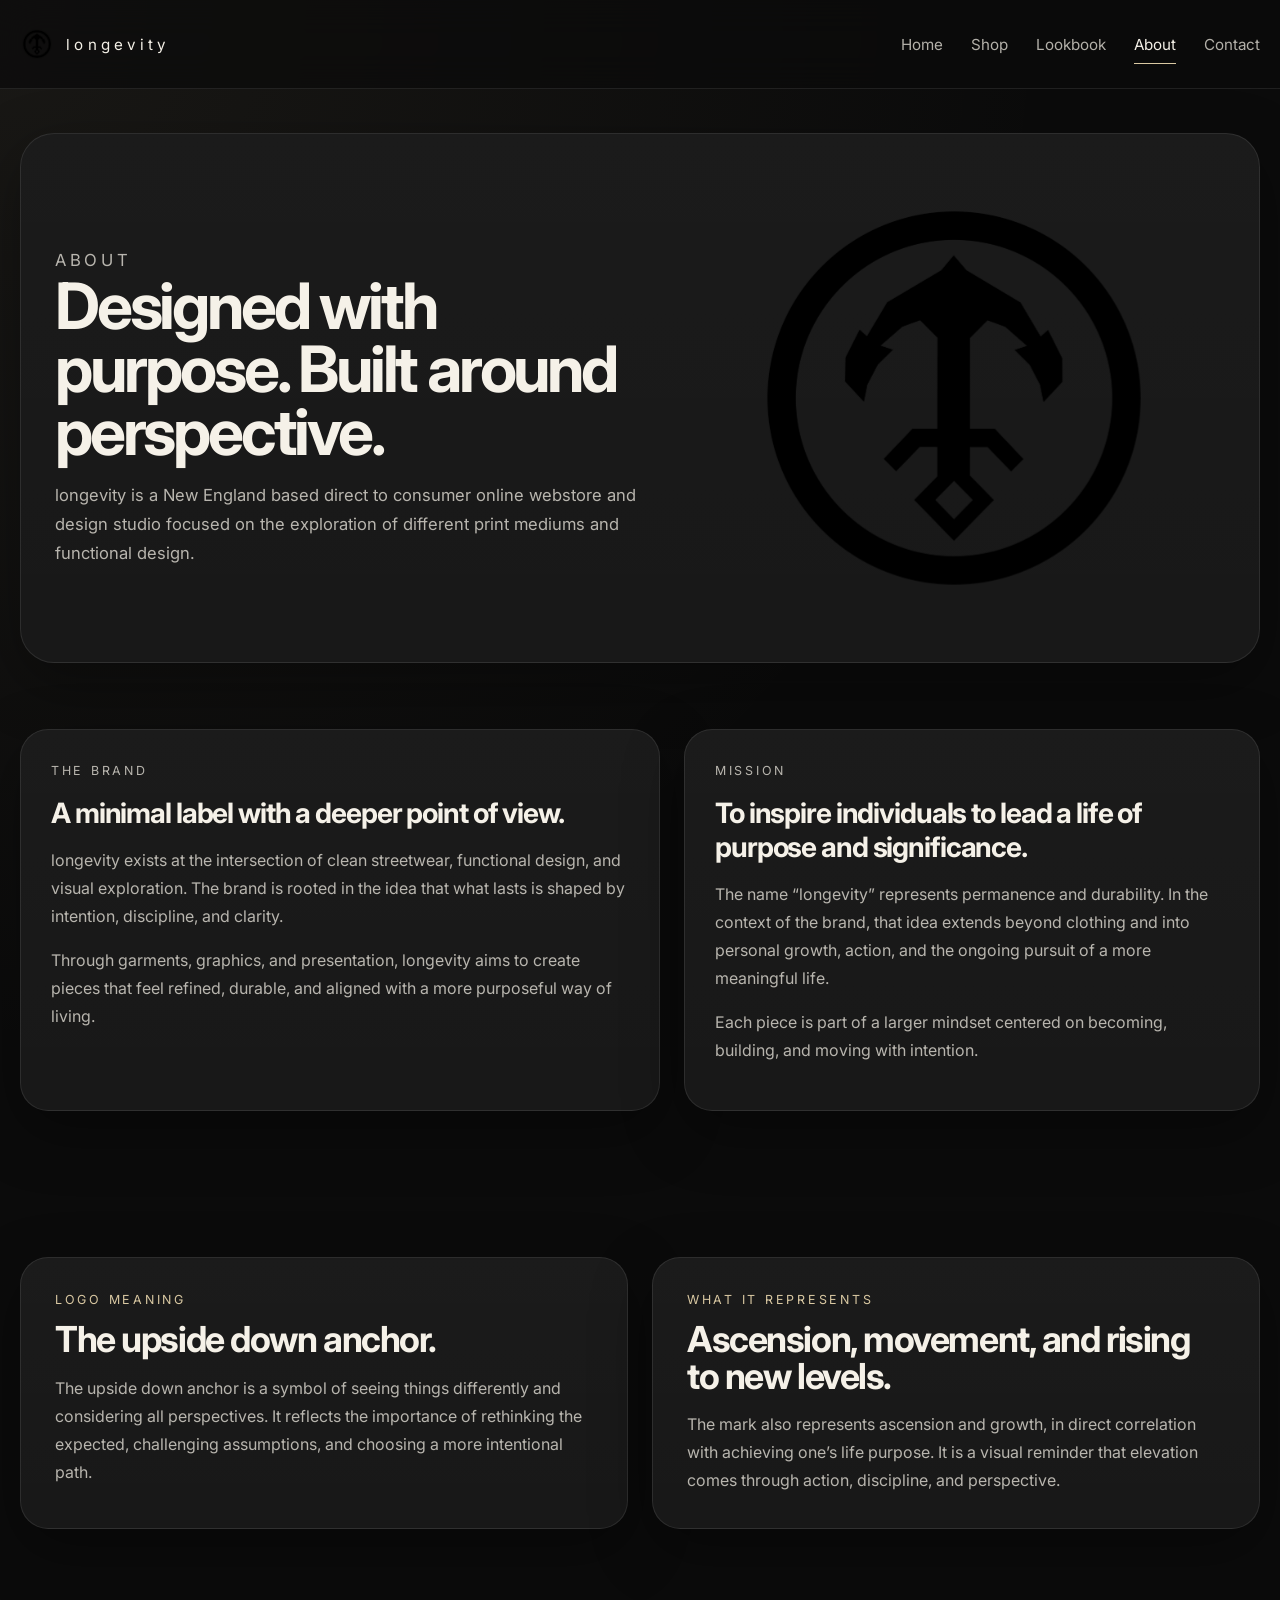
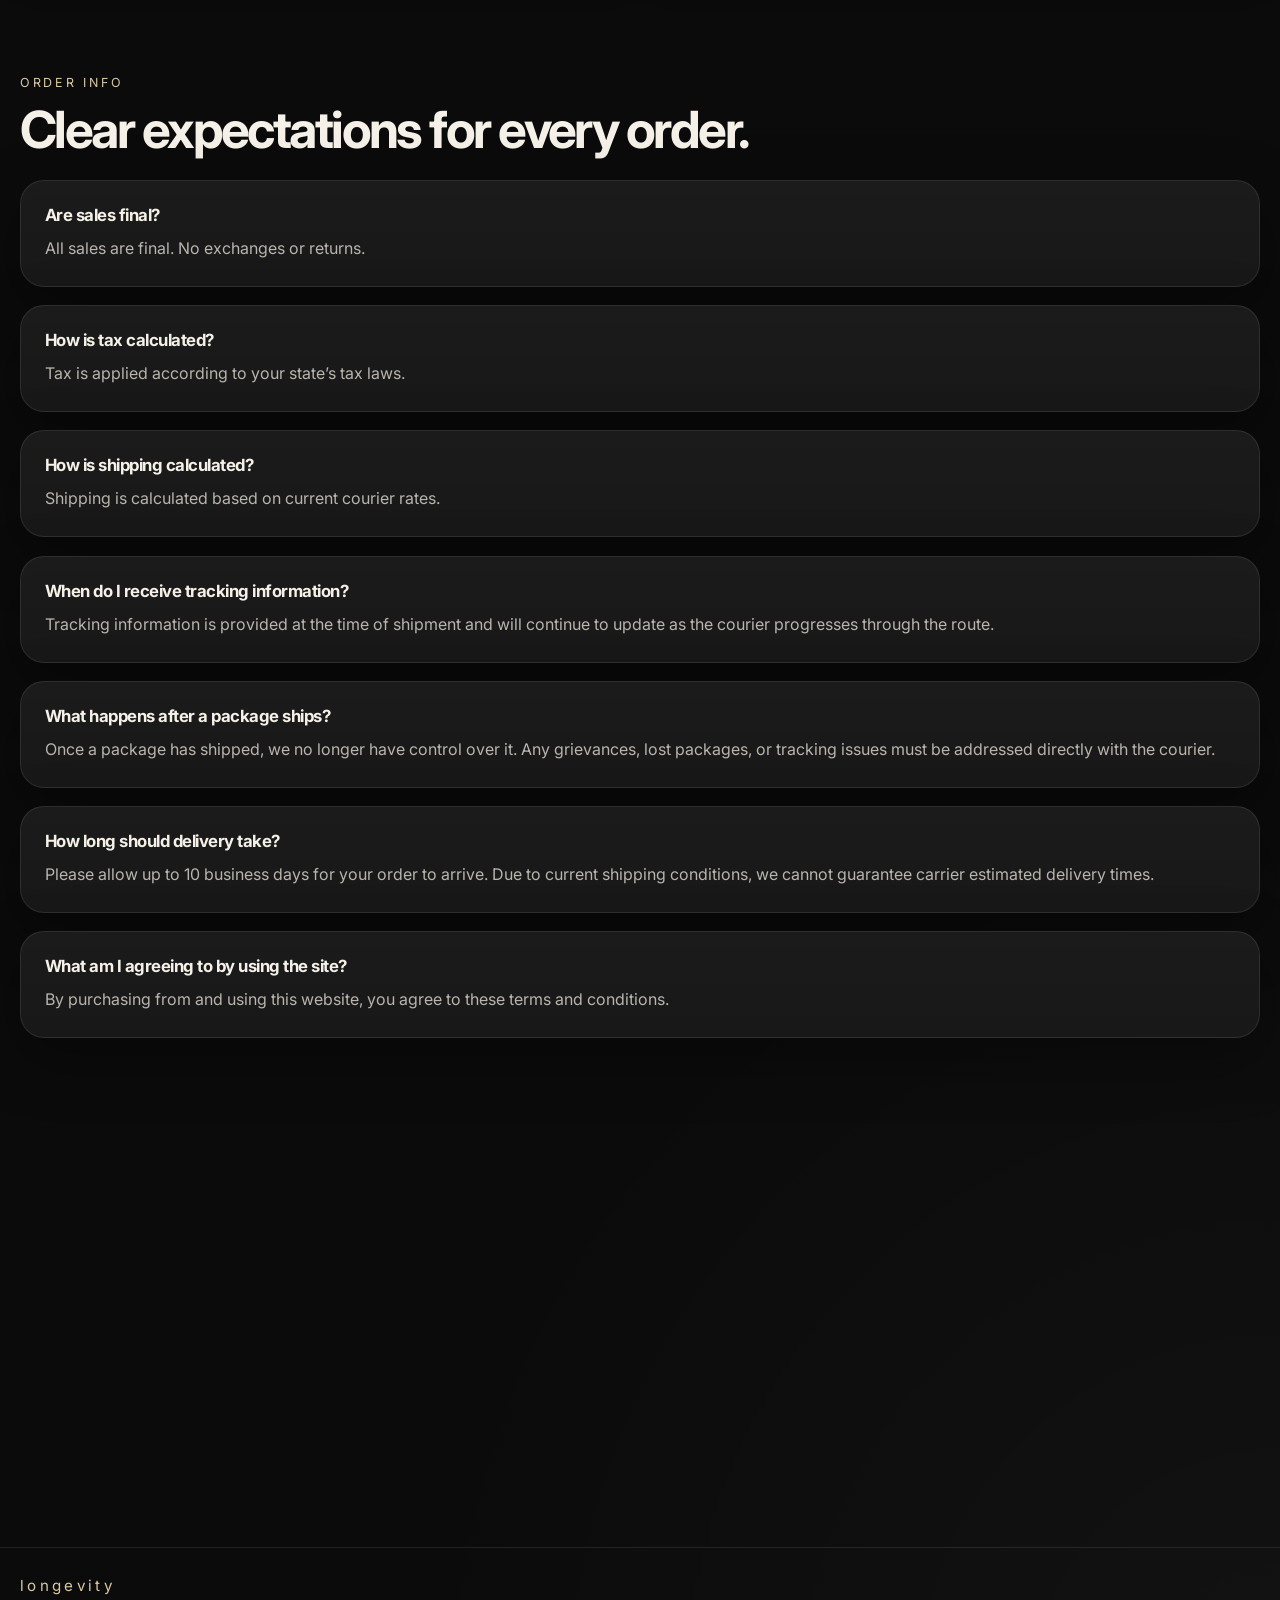
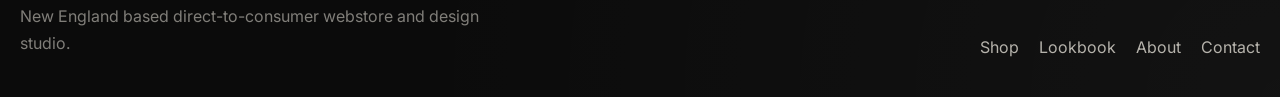
==== about.html @ 4a4c1c79 "Create about.html" ====
<!DOCTYPE html>
<html lang="en">
<head>
  <meta charset="UTF-8" />
  <meta name="viewport" content="width=device-width, initial-scale=1.0" />
  <title>About | Longevity Co.</title>
  <meta
    name="description"
    content="Learn about Longevity Co., its mission, its symbol, and the order information that guides the brand experience."
  />
  <link rel="preconnect" href="https://fonts.googleapis.com" />
  <link rel="preconnect" href="https://fonts.gstatic.com" crossorigin />
  <link
    href="https://fonts.googleapis.com/css2?family=Inter:wght@300;400;500;600;700;800&display=swap"
    rel="stylesheet"
  />
  <link rel="stylesheet" href="style.css" />
</head>
<body>
  <div class="site-shell">
    <header class="site-header">
      <div class="container header-inner">
        <a href="index.html" class="brand">
          <img src="assets/logo.png" alt="Longevity logo" class="brand-logo" />
          <span class="brand-word">longevity</span>
        </a>

        <button class="menu-toggle" aria-label="Toggle menu">
          <span></span>
          <span></span>
        </button>

        <nav class="site-nav">
          <a href="index.html">Home</a>
          <a href="shop.html">Shop</a>
          <a href="lookbook.html">Lookbook</a>
          <a href="about.html" class="active">About</a>
          <a href="contact.html">Contact</a>
        </nav>
      </div>
    </header>

    <main>
      <section class="page-hero">
        <div class="container">
          <div class="page-hero-card">
            <div class="page-hero-grid">
              <div class="page-hero-copy reveal-left">
                <p class="section-label">About</p>
                <h1>Designed with purpose. Built around perspective.</h1>
                <p>
                  longevity is a New England based direct to consumer online
                  webstore and design studio focused on the exploration of
                  different print mediums and functional design.
                </p>
              </div>

              <div class="page-hero-visual reveal-right">
                <img src="assets/logo.png" alt="Longevity logo large" />
              </div>
            </div>
          </div>
        </div>
      </section>

      <section class="section">
        <div class="container">
          <div class="about-grid">
            <div class="info-card reveal-left">
              <p class="section-label">The Brand</p>
              <h3>A minimal label with a deeper point of view.</h3>
              <p>
                longevity exists at the intersection of clean streetwear,
                functional design, and visual exploration. The brand is rooted
                in the idea that what lasts is shaped by intention, discipline,
                and clarity.
              </p>
              <p>
                Through garments, graphics, and presentation, longevity aims to
                create pieces that feel refined, durable, and aligned with a
                more purposeful way of living.
              </p>
            </div>

            <div class="info-card reveal-right">
              <p class="section-label">Mission</p>
              <h3>To inspire individuals to lead a life of purpose and significance.</h3>
              <p>
                The name “longevity” represents permanence and durability. In
                the context of the brand, that idea extends beyond clothing and
                into personal growth, action, and the ongoing pursuit of a more
                meaningful life.
              </p>
              <p>
                Each piece is part of a larger mindset centered on becoming,
                building, and moving with intention.
              </p>
            </div>
          </div>
        </div>
      </section>

      <section class="section">
        <div class="container">
          <div class="split-grid">
            <div class="split-card reveal-left">
              <p class="section-label">Logo Meaning</p>
              <h2>The upside down anchor.</h2>
              <p>
                The upside down anchor is a symbol of seeing things differently
                and considering all perspectives. It reflects the importance of
                rethinking the expected, challenging assumptions, and choosing a
                more intentional path.
              </p>
            </div>

            <div class="split-card reveal-right">
              <p class="section-label">What It Represents</p>
              <h2>Ascension, movement, and rising to new levels.</h2>
              <p>
                The mark also represents ascension and growth, in direct
                correlation with achieving one’s life purpose. It is a visual
                reminder that elevation comes through action, discipline, and
                perspective.
              </p>
            </div>
          </div>
        </div>
      </section>

      <section class="section">
        <div class="container">
          <div class="section-heading reveal-up">
            <p class="section-label">Order Info</p>
            <h2>Clear expectations for every order.</h2>
          </div>

          <div class="faq-list">
            <article class="faq-card reveal-left">
              <h3>Are sales final?</h3>
              <p>All sales are final. No exchanges or returns.</p>
            </article>

            <article class="faq-card reveal-right">
              <h3>How is tax calculated?</h3>
              <p>Tax is applied according to your state’s tax laws.</p>
            </article>

            <article class="faq-card reveal-left">
              <h3>How is shipping calculated?</h3>
              <p>Shipping is calculated based on current courier rates.</p>
            </article>

            <article class="faq-card reveal-right">
              <h3>When do I receive tracking information?</h3>
              <p>
                Tracking information is provided at the time of shipment and
                will continue to update as the courier progresses through the route.
              </p>
            </article>

            <article class="faq-card reveal-left">
              <h3>What happens after a package ships?</h3>
              <p>
                Once a package has shipped, we no longer have control over it.
                Any grievances, lost packages, or tracking issues must be
                addressed directly with the courier.
              </p>
            </article>

            <article class="faq-card reveal-right">
              <h3>How long should delivery take?</h3>
              <p>
                Please allow up to 10 business days for your order to arrive.
                Due to current shipping conditions, we cannot guarantee carrier
                estimated delivery times.
              </p>
            </article>

            <article class="faq-card reveal-up">
              <h3>What am I agreeing to by using the site?</h3>
              <p>
                By purchasing from and using this website, you agree to these
                terms and conditions.
              </p>
            </article>
          </div>
        </div>
      </section>

      <section class="section statement-band">
        <div class="container">
          <div class="statement-wrap reveal-up">
            <p class="section-label">Brand Principle</p>
            <h2>
              permanence in product, clarity in design, and purpose in direction.
            </h2>
          </div>
        </div>
      </section>
    </main>

    <footer class="site-footer">
      <div class="container footer-inner">
        <div>
          <p class="footer-brand">longevity</p>
          <p class="footer-copy">
            New England based direct-to-consumer webstore and design studio.
          </p>
        </div>

        <div class="footer-links">
          <a href="shop.html">Shop</a>
          <a href="lookbook.html">Lookbook</a>
          <a href="about.html">About</a>
          <a href="contact.html">Contact</a>
        </div>
      </div>
    </footer>
  </div>

  <script src="script.js"></script>
</body>
</html>
---- style.css ----
:root {
  --bg: #0b0b0b;
  --bg-soft: #111111;
  --panel: #151515;
  --panel-2: #191919;
  --line: rgba(255, 255, 255, 0.09);
  --line-strong: rgba(255, 255, 255, 0.16);
  --text: #f5f1e8;
  --text-soft: rgba(245, 241, 232, 0.72);
  --text-dim: rgba(245, 241, 232, 0.5);
  --accent: #d9c8a2;
  --accent-soft: rgba(217, 200, 162, 0.18);
  --max: 1360px;
  --radius: 28px;
  --radius-sm: 18px;
  --header-h: 88px;
  --shadow: 0 20px 60px rgba(0, 0, 0, 0.35);
  --ease: cubic-bezier(0.22, 1, 0.36, 1);
}

* {
  box-sizing: border-box;
}

html {
  scroll-behavior: smooth;
}

body {
  margin: 0;
  font-family: "Inter", sans-serif;
  background:
    radial-gradient(circle at top left, rgba(217, 200, 162, 0.07), transparent 30%),
    radial-gradient(circle at bottom right, rgba(255, 255, 255, 0.03), transparent 25%),
    var(--bg);
  color: var(--text);
  -webkit-font-smoothing: antialiased;
  text-rendering: optimizeLegibility;
}

img {
  max-width: 100%;
  display: block;
}

a {
  color: inherit;
  text-decoration: none;
}

button,
input,
textarea,
select {
  font: inherit;
}

.site-shell {
  min-height: 100vh;
}

.container {
  width: min(calc(100% - 40px), var(--max));
  margin: 0 auto;
}

.site-header {
  position: sticky;
  top: 0;
  z-index: 100;
  backdrop-filter: blur(18px);
  -webkit-backdrop-filter: blur(18px);
  background: rgba(11, 11, 11, 0.7);
  border-bottom: 1px solid var(--line);
}

.header-inner {
  min-height: var(--header-h);
  display: flex;
  align-items: center;
  justify-content: space-between;
  gap: 20px;
}

.brand {
  display: inline-flex;
  align-items: center;
  gap: 12px;
  min-width: 0;
}

.brand-logo {
  width: 34px;
  height: 34px;
  object-fit: contain;
}

.brand-word {
  font-size: 0.95rem;
  letter-spacing: 0.28em;
  text-transform: lowercase;
  color: var(--text);
}

.site-nav {
  display: flex;
  align-items: center;
  gap: 28px;
}

.site-nav a {
  position: relative;
  font-size: 0.95rem;
  color: var(--text-soft);
  transition: color 0.3s var(--ease);
}

.site-nav a:hover,
.site-nav a.active {
  color: var(--text);
}

.site-nav a.active::after,
.site-nav a:hover::after {
  content: "";
  position: absolute;
  left: 0;
  bottom: -10px;
  width: 100%;
  height: 1px;
  background: var(--accent);
}

.menu-toggle {
  display: none;
  width: 46px;
  height: 46px;
  border: 1px solid var(--line);
  border-radius: 999px;
  background: transparent;
  color: var(--text);
  align-items: center;
  justify-content: center;
  flex-direction: column;
  gap: 5px;
  cursor: pointer;
}

.menu-toggle span {
  width: 16px;
  height: 1.5px;
  background: var(--text);
  display: block;
}

main {
  overflow: hidden;
}

.hero {
  padding: 70px 0 40px;
}

.hero-grid {
  display: grid;
  grid-template-columns: 1.08fr 0.92fr;
  align-items: center;
  gap: 36px;
  min-height: calc(100vh - var(--header-h) - 40px);
}

.eyebrow,
.section-label {
  margin: 0 0 14px;
  font-size: 0.78rem;
  letter-spacing: 0.22em;
  text-transform: uppercase;
  color: var(--accent);
}

.hero-copy h1 {
  margin: 0;
  max-width: 11ch;
  font-size: clamp(3rem, 6vw, 6.3rem);
  line-height: 0.96;
  letter-spacing: -0.05em;
}

.hero-text {
  margin: 24px 0 0;
  max-width: 620px;
  font-size: 1.08rem;
  line-height: 1.7;
  color: var(--text-soft);
}

.hero-actions {
  display: flex;
  flex-wrap: wrap;
  gap: 14px;
  margin-top: 34px;
}

.btn {
  display: inline-flex;
  align-items: center;
  justify-content: center;
  min-height: 54px;
  padding: 0 24px;
  border-radius: 999px;
  transition:
    transform 0.35s var(--ease),
    background 0.35s var(--ease),
    color 0.35s var(--ease),
    border-color 0.35s var(--ease);
}

.btn:hover {
  transform: translateY(-2px);
}

.btn-solid {
  background: var(--text);
  color: #0d0d0d;
  border: 1px solid var(--text);
}

.btn-outline {
  border: 1px solid var(--line-strong);
  color: var(--text);
  background: rgba(255, 255, 255, 0.02);
}

.hero-card {
  position: relative;
  min-height: 680px;
  padding: 26px;
  border-radius: 36px;
  border: 1px solid var(--line);
  background:
    linear-gradient(180deg, rgba(255, 255, 255, 0.035), rgba(255, 255, 255, 0.015)),
    linear-gradient(135deg, rgba(217, 200, 162, 0.08), transparent 40%),
    var(--panel);
  box-shadow: var(--shadow);
  overflow: hidden;
}

.hero-card-top {
  display: flex;
  align-items: center;
  justify-content: space-between;
  color: var(--text-dim);
  font-size: 0.8rem;
  letter-spacing: 0.14em;
  text-transform: uppercase;
}

.hero-product-image {
  position: absolute;
  inset: 90px 30px 30px 30px;
  width: calc(100% - 60px);
  height: calc(100% - 120px);
  object-fit: contain;
}

.section {
  padding: 36px 0 110px;
}

.split-grid {
  display: grid;
  grid-template-columns: 1fr 1fr;
  gap: 24px;
}

.split-card,
.panel-card,
.feature-tile,
.statement-wrap,
.page-hero-card,
.info-card,
.form-card,
.product-card,
.lookbook-card,
.faq-card {
  border: 1px solid var(--line);
  background:
    linear-gradient(180deg, rgba(255, 255, 255, 0.025), rgba(255, 255, 255, 0.01)),
    var(--panel);
  box-shadow: var(--shadow);
}

.split-card {
  padding: 34px;
  border-radius: var(--radius);
}

.split-card h2 {
  margin: 0 0 14px;
  font-size: clamp(1.7rem, 2.8vw, 2.7rem);
  line-height: 1.02;
  letter-spacing: -0.04em;
}

.split-card p:last-child {
  margin-bottom: 0;
  color: var(--text-soft);
  line-height: 1.75;
}

.section-heading {
  max-width: 760px;
  margin-bottom: 26px;
}

.section-heading h2 {
  margin: 0;
  font-size: clamp(2rem, 4vw, 4rem);
  line-height: 0.98;
  letter-spacing: -0.05em;
}

.featured-grid {
  display: grid;
  grid-template-columns: 1.15fr 0.85fr 0.85fr;
  gap: 24px;
  align-items: stretch;
}

.feature-tile {
  position: relative;
  min-height: 560px;
  padding: 26px;
  border-radius: var(--radius);
  overflow: hidden;
}

.feature-tile.large {
  min-height: 620px;
}

.feature-tile img {
  position: absolute;
  right: 24px;
  bottom: 24px;
  max-width: 60%;
  max-height: 75%;
  object-fit: contain;
}

.feature-tile.large img {
  max-width: 62%;
}

.feature-copy {
  position: relative;
  z-index: 2;
  max-width: 260px;
}

.feature-copy h3 {
  margin: 0;
  font-size: 1.7rem;
  line-height: 1.08;
  letter-spacing: -0.04em;
}

.text-link {
  display: inline-block;
  margin-top: 18px;
  color: var(--accent);
}

.panel-grid {
  display: grid;
  grid-template-columns: repeat(3, 1fr);
  gap: 24px;
}

.panel-card {
  min-height: 250px;
  border-radius: var(--radius);
  padding: 28px;
  display: flex;
  align-items: flex-end;
  justify-content: space-between;
  gap: 18px;
  transition:
    transform 0.35s var(--ease),
    border-color 0.35s var(--ease),
    background 0.35s var(--ease);
}

.panel-card:hover {
  transform: translateY(-4px);
  border-color: var(--line-strong);
}

.panel-card h3 {
  margin: 0 0 10px;
  font-size: 1.55rem;
  line-height: 1.08;
  letter-spacing: -0.04em;
}

.panel-card p {
  margin: 0;
  color: var(--text-soft);
  line-height: 1.7;
}

.panel-arrow {
  font-size: 1.8rem;
  color: var(--accent);
}

.statement-wrap {
  border-radius: 40px;
  padding: 48px 38px;
  text-align: center;
}

.statement-wrap h2 {
  margin: 0;
  font-size: clamp(2.1rem, 5vw, 5rem);
  line-height: 0.98;
  letter-spacing: -0.06em;
}

.site-footer {
  border-top: 1px solid var(--line);
  padding: 28px 0 40px;
}

.footer-inner {
  display: flex;
  align-items: flex-end;
  justify-content: space-between;
  gap: 20px;
}

.footer-brand {
  margin: 0 0 8px;
  font-size: 0.95rem;
  letter-spacing: 0.22em;
  text-transform: lowercase;
  color: var(--accent);
}

.footer-copy {
  margin: 0;
  max-width: 480px;
  color: var(--text-dim);
  line-height: 1.7;
}

.footer-links {
  display: flex;
  flex-wrap: wrap;
  gap: 20px;
  color: var(--text-soft);
}

/* INNER PAGE FOUNDATION */

.page-hero {
  padding: 44px 0 30px;
}

.page-hero-card {
  border-radius: 34px;
  padding: 34px;
}

.page-hero-grid {
  display: grid;
  grid-template-columns: 1fr 0.9fr;
  gap: 28px;
  align-items: center;
}

.page-hero-copy h1 {
  margin: 0;
  font-size: clamp(2.5rem, 5vw, 5rem);
  line-height: 0.98;
  letter-spacing: -0.05em;
}

.page-hero-copy p {
  margin: 18px 0 0;
  max-width: 680px;
  color: var(--text-soft);
  line-height: 1.75;
  font-size: 1.04rem;
}

.page-hero-visual {
  display: flex;
  justify-content: center;
  align-items: center;
}

.page-hero-visual img {
  max-height: 460px;
  object-fit: contain;
}

.product-grid {
  display: grid;
  grid-template-columns: repeat(3, 1fr);
  gap: 24px;
}

.product-card {
  border-radius: 26px;
  padding: 22px;
  min-height: 520px;
  display: flex;
  flex-direction: column;
  justify-content: space-between;
}

.product-image-wrap {
  height: 320px;
  display: flex;
  align-items: center;
  justify-content: center;
}

.product-image-wrap img {
  max-height: 100%;
  object-fit: contain;
}

.product-meta {
  display: flex;
  align-items: flex-start;
  justify-content: space-between;
  gap: 16px;
  padding-top: 18px;
  border-top: 1px solid var(--line);
}

.product-title {
  margin: 0 0 8px;
  font-size: 1.15rem;
  letter-spacing: -0.03em;
}

.product-sub {
  margin: 0;
  color: var(--text-soft);
  line-height: 1.65;
  font-size: 0.95rem;
}

.product-price {
  white-space: nowrap;
  color: var(--accent);
  font-weight: 600;
}

.shop-feature-row {
  display: grid;
  grid-template-columns: 1.1fr 0.9fr;
  gap: 24px;
  margin-top: 26px;
}

.info-card {
  border-radius: 28px;
  padding: 30px;
}

.info-card h3 {
  margin: 0 0 12px;
  font-size: 1.75rem;
  letter-spacing: -0.04em;
}

.info-card p,
.info-card li {
  color: var(--text-soft);
  line-height: 1.75;
}

.info-card ul {
  margin: 0;
  padding-left: 18px;
}

.lookbook-grid {
  display: grid;
  grid-template-columns: 1fr 1fr 1fr;
  grid-auto-rows: 220px;
  gap: 24px;
}

.lookbook-card {
  position: relative;
  border-radius: 28px;
  overflow: hidden;
  min-height: 220px;
  background:
    linear-gradient(135deg, rgba(217, 200, 162, 0.07), rgba(255, 255, 255, 0.02)),
    var(--panel-2);
}

.lookbook-card.tall {
  grid-row: span 2;
}

.lookbook-card.wide {
  grid-column: span 2;
}

.lookbook-card img {
  width: 100%;
  height: 100%;
  object-fit: cover;
}

.lookbook-overlay {
  position: absolute;
  left: 0;
  right: 0;
  bottom: 0;
  padding: 22px;
  background: linear-gradient(180deg, transparent, rgba(0, 0, 0, 0.72));
}

.lookbook-overlay h3,
.lookbook-overlay p {
  margin: 0;
}

.lookbook-overlay h3 {
  font-size: 1.25rem;
  letter-spacing: -0.03em;
}

.lookbook-overlay p {
  margin-top: 8px;
  color: rgba(245, 241, 232, 0.78);
  line-height: 1.6;
  font-size: 0.95rem;
}

.about-grid {
  display: grid;
  grid-template-columns: 1fr 0.9fr;
  gap: 24px;
}

.faq-list {
  display: grid;
  gap: 18px;
}

.faq-card {
  border-radius: 24px;
  padding: 24px;
}

.faq-card h3 {
  margin: 0 0 10px;
  font-size: 1.05rem;
  letter-spacing: -0.03em;
}

.faq-card p {
  margin: 0;
  color: var(--text-soft);
  line-height: 1.7;
}

.contact-grid {
  display: grid;
  grid-template-columns: 0.9fr 1.1fr;
  gap: 24px;
}

.form-card {
  border-radius: 28px;
  padding: 28px;
}

.form-grid {
  display: grid;
  grid-template-columns: 1fr 1fr;
  gap: 16px;
}

.field {
  display: flex;
  flex-direction: column;
  gap: 8px;
}

.field.full {
  grid-column: 1 / -1;
}

.field label {
  font-size: 0.9rem;
  color: var(--text-soft);
}

.field input,
.field textarea {
  width: 100%;
  border: 1px solid var(--line);
  background: rgba(255, 255, 255, 0.03);
  color: var(--text);
  border-radius: 16px;
  padding: 14px 16px;
  outline: none;
  transition:
    border-color 0.3s var(--ease),
    background 0.3s var(--ease);
}

.field input:focus,
.field textarea:focus {
  border-color: rgba(217, 200, 162, 0.55);
  background: rgba(255, 255, 255, 0.05);
}

.field textarea {
  min-height: 180px;
  resize: vertical;
}

.form-note {
  margin-top: 14px;
  color: var(--text-dim);
  line-height: 1.6;
  font-size: 0.9rem;
}

/* ANIMATION */

.reveal-left,
.reveal-right,
.reveal-up {
  opacity: 0;
  will-change: transform, opacity;
  transition:
    opacity 0.95s var(--ease),
    transform 0.95s var(--ease);
}

.reveal-left {
  transform: translateX(-72px);
}

.reveal-right {
  transform: translateX(72px);
}

.reveal-up {
  transform: translateY(44px);
}

.reveal-left.is-visible,
.reveal-right.is-visible,
.reveal-up.is-visible {
  opacity: 1;
  transform: translate(0, 0);
}

/* MOBILE */

@media (max-width: 1100px) {
  .hero-grid,
  .page-hero-grid,
  .split-grid,
  .featured-grid,
  .panel-grid,
  .product-grid,
  .shop-feature-row,
  .lookbook-grid,
  .about-grid,
  .contact-grid {
    grid-template-columns: 1fr;
  }

  .lookbook-grid {
    grid-auto-rows: 260px;
  }

  .lookbook-card.wide,
  .lookbook-card.tall {
    grid-column: span 1;
    grid-row: span 1;
  }

  .hero-card {
    min-height: 520px;
  }

  .feature-tile,
  .feature-tile.large {
    min-height: 500px;
  }

  .product-card {
    min-height: 460px;
  }
}

@media (max-width: 820px) {
  :root {
    --header-h: 78px;
    --radius: 24px;
  }

  .container {
    width: min(calc(100% - 26px), var(--max));
  }

  .menu-toggle {
    display: inline-flex;
  }

  .site-nav {
    position: absolute;
    top: calc(100% + 10px);
    left: 13px;
    right: 13px;
    display: none;
    flex-direction: column;
    align-items: flex-start;
    gap: 14px;
    padding: 18px;
    border: 1px solid var(--line);
    border-radius: 22px;
    background: rgba(15, 15, 15, 0.96);
    backdrop-filter: blur(16px);
    -webkit-backdrop-filter: blur(16px);
  }

  .site-nav.open {
    display: flex;
  }

  .hero {
    padding-top: 28px;
  }

  .hero-grid {
    gap: 20px;
    min-height: auto;
  }

  .hero-copy h1 {
    max-width: 100%;
    font-size: clamp(2.45rem, 12vw, 4.2rem);
  }

  .hero-text {
    font-size: 1rem;
  }

  .hero-actions {
    flex-direction: column;
    align-items: stretch;
  }

  .btn {
    width: 100%;
  }

  .hero-card {
    min-height: 420px;
    padding: 20px;
    border-radius: 28px;
  }

  .hero-product-image {
    inset: 80px 18px 18px 18px;
    width: calc(100% - 36px);
    height: calc(100% - 98px);
  }

  .split-card,
  .panel-card,
  .page-hero-card,
  .info-card,
  .form-card,
  .faq-card,
  .statement-wrap {
    padding: 22px;
  }

  .feature-tile,
  .feature-tile.large {
    min-height: 420px;
    padding: 20px;
  }

  .feature-tile img,
  .feature-tile.large img {
    max-width: 58%;
    max-height: 58%;
  }

  .feature-copy {
    max-width: 220px;
  }

  .page-hero-copy h1,
  .section-heading h2,
  .statement-wrap h2 {
    font-size: clamp(2rem, 10vw, 3.4rem);
  }

  .footer-inner {
    flex-direction: column;
    align-items: flex-start;
  }

  .form-grid {
    grid-template-columns: 1fr;
  }
}
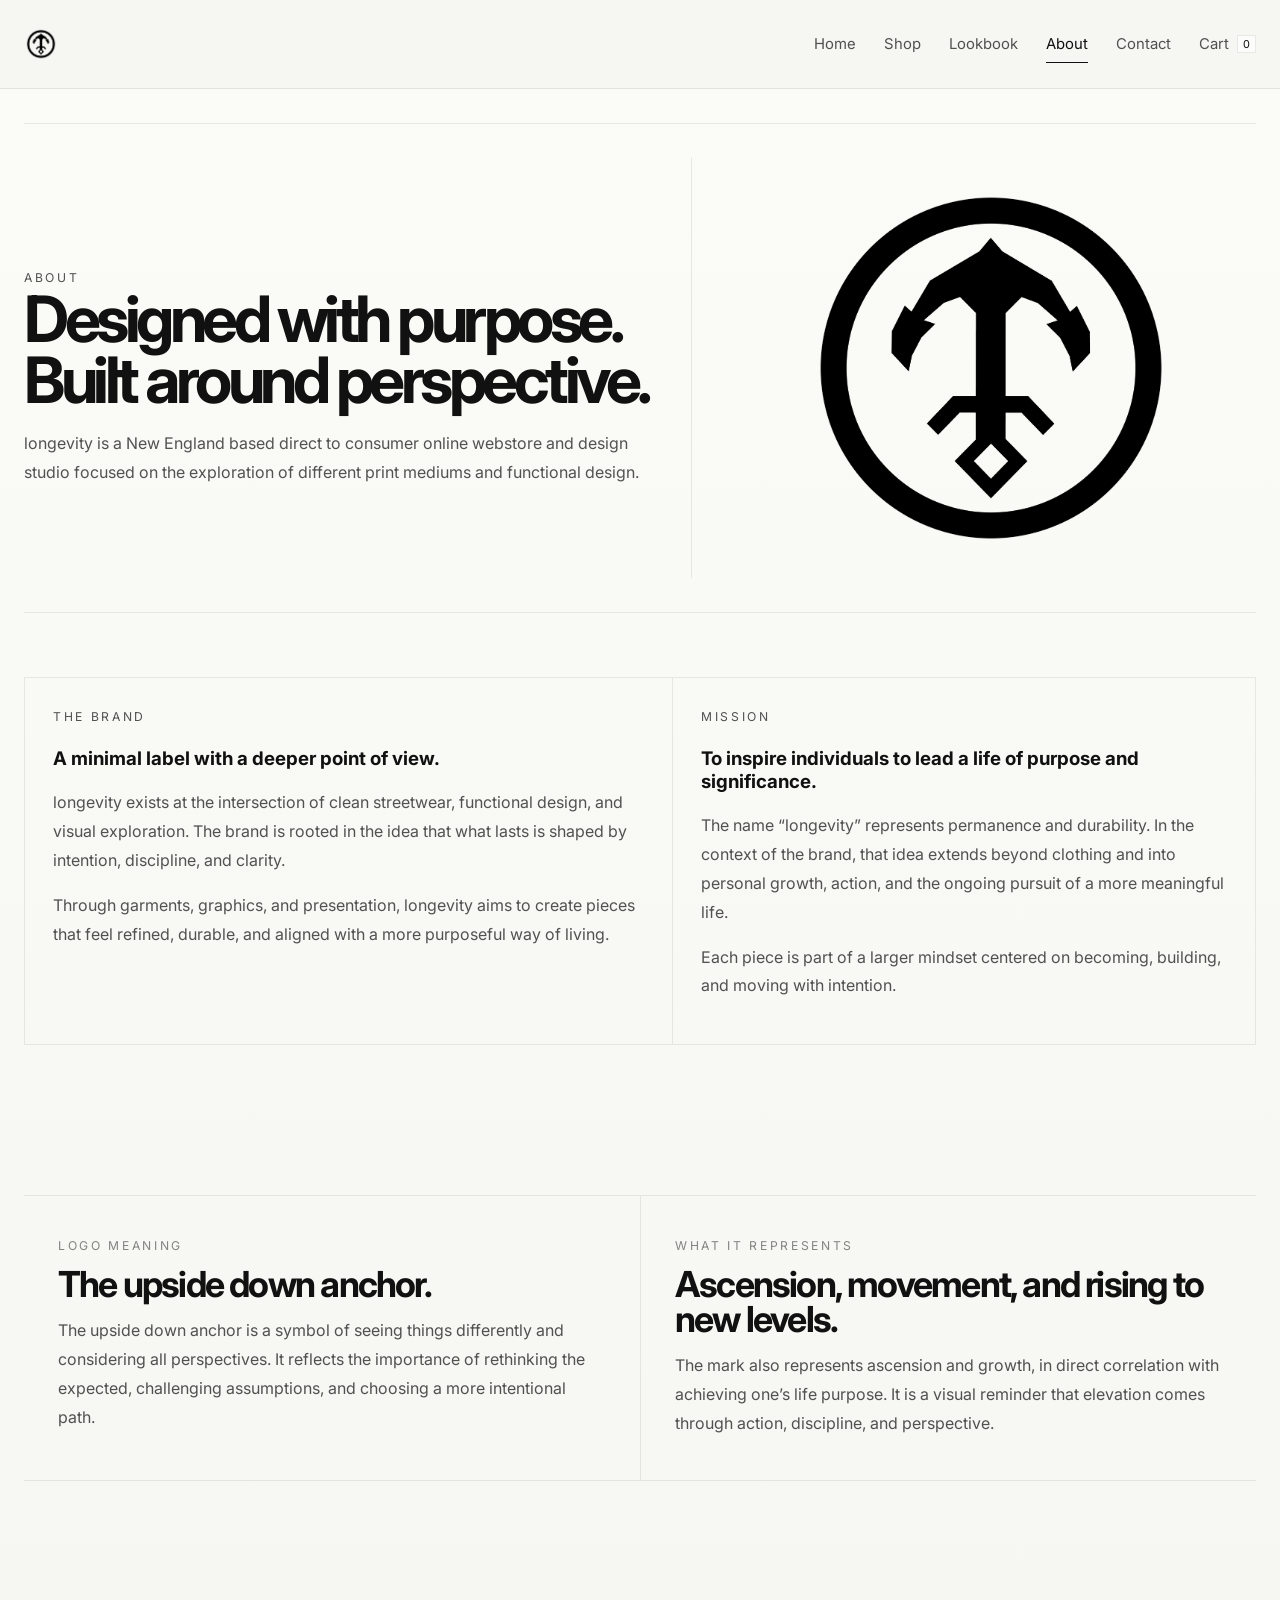
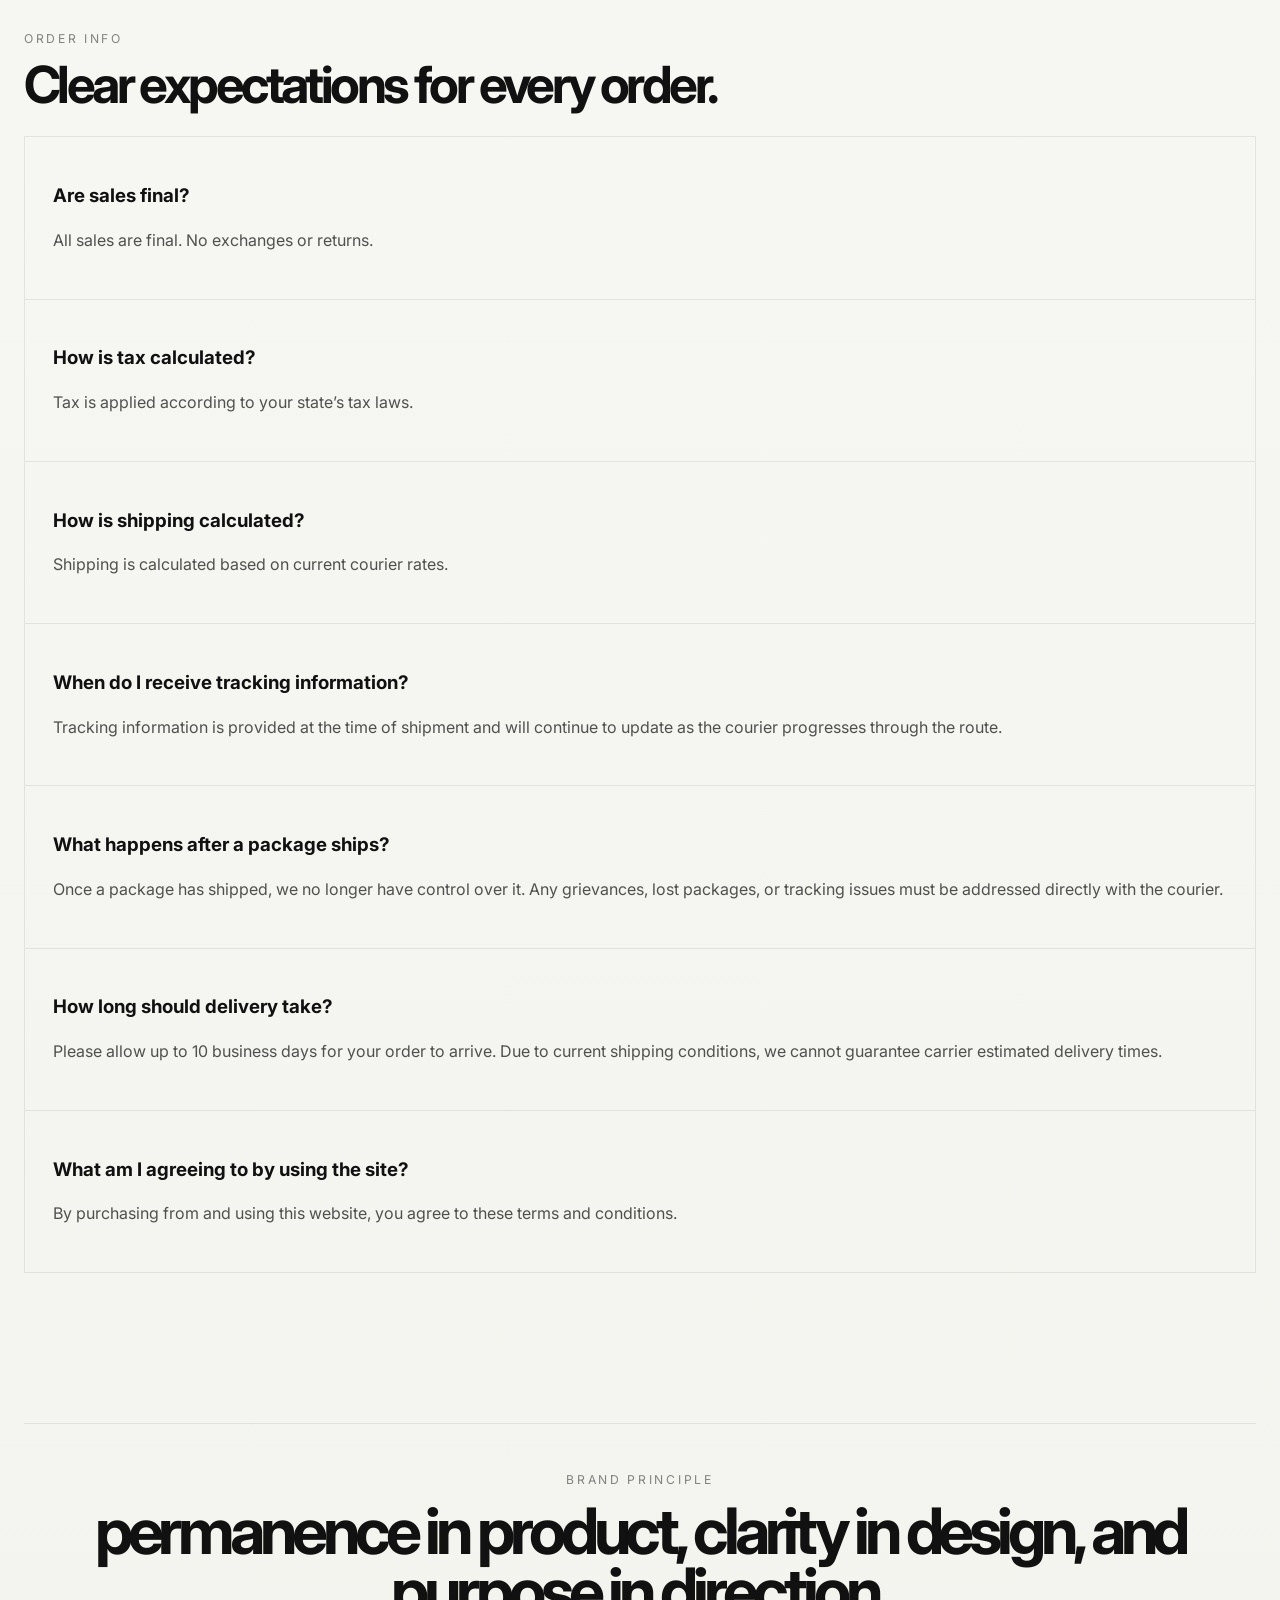
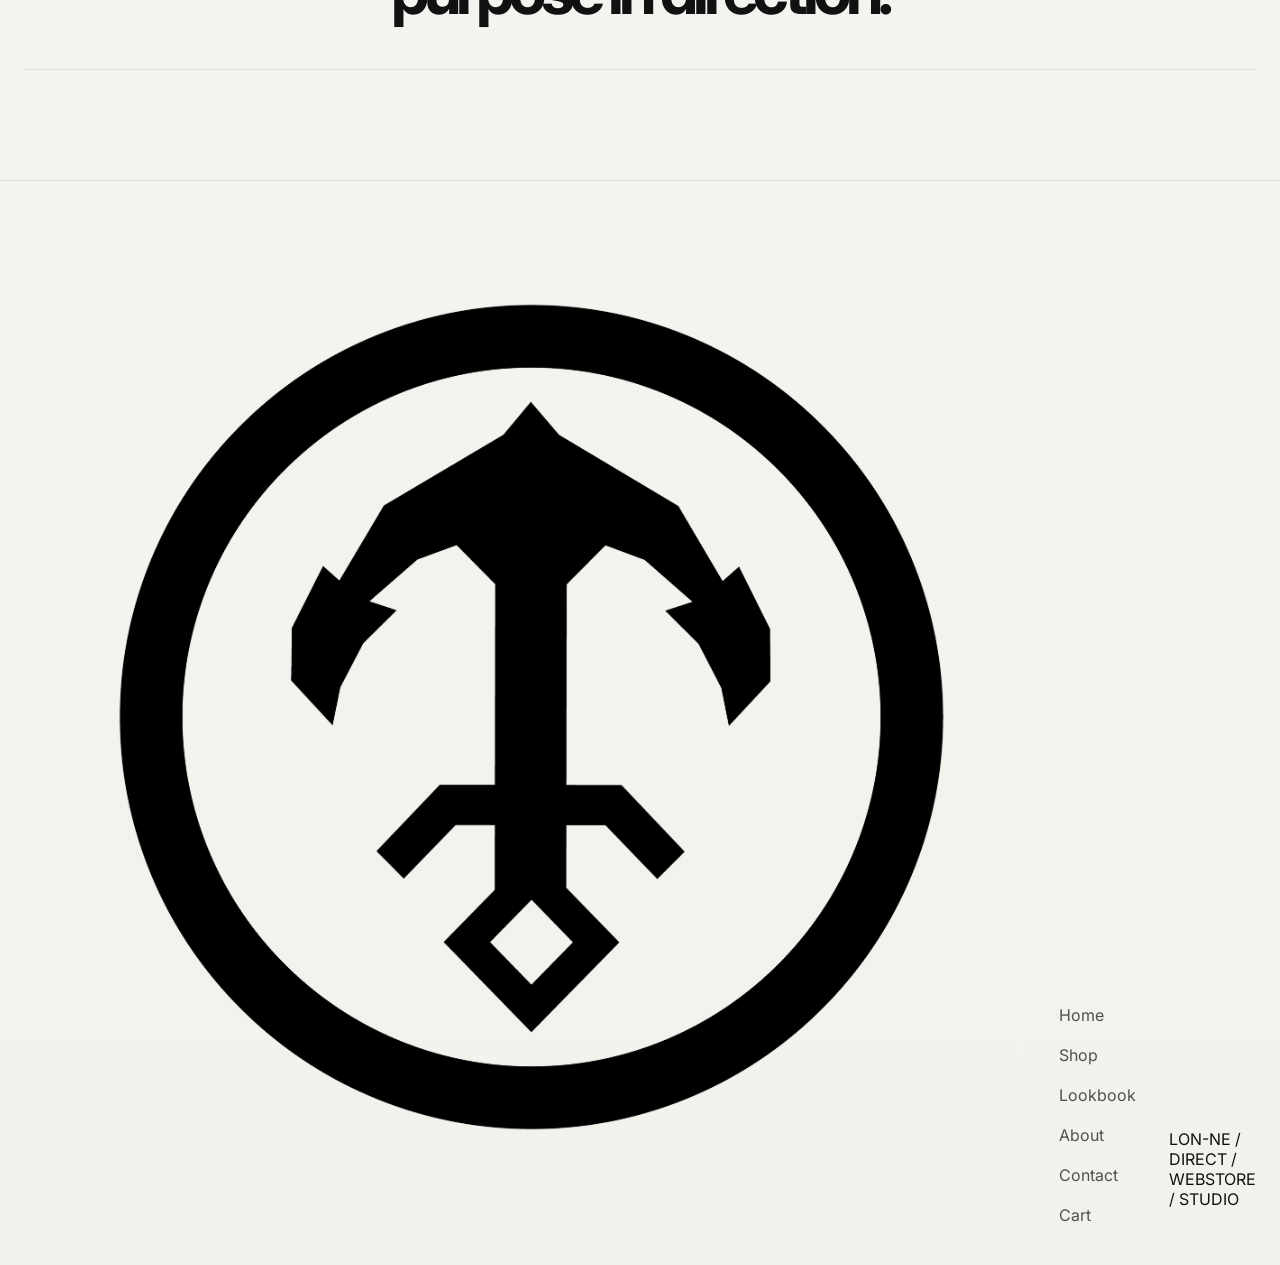
==== commit 4c372396: "Update about.html" ====
--- a/about.html
+++ b/about.html
@@ -18,27 +18,7 @@
 </head>
 <body>
   <div class="site-shell">
-    <header class="site-header">
-      <div class="container header-inner">
-        <a href="index.html" class="brand">
-          <img src="assets/logo.png" alt="Longevity logo" class="brand-logo" />
-          <span class="brand-word">longevity</span>
-        </a>
-
-        <button class="menu-toggle" aria-label="Toggle menu">
-          <span></span>
-          <span></span>
-        </button>
-
-        <nav class="site-nav">
-          <a href="index.html">Home</a>
-          <a href="shop.html">Shop</a>
-          <a href="lookbook.html">Lookbook</a>
-          <a href="about.html" class="active">About</a>
-          <a href="contact.html">Contact</a>
-        </nav>
-      </div>
-    </header>
+   <div id="site-header"></div>
 
     <main>
       <section class="page-hero">
@@ -200,25 +180,10 @@
       </section>
     </main>
 
-    <footer class="site-footer">
-      <div class="container footer-inner">
-        <div>
-          <p class="footer-brand">longevity</p>
-          <p class="footer-copy">
-            New England based direct-to-consumer webstore and design studio.
-          </p>
-        </div>
-
-        <div class="footer-links">
-          <a href="shop.html">Shop</a>
-          <a href="lookbook.html">Lookbook</a>
-          <a href="about.html">About</a>
-          <a href="contact.html">Contact</a>
-        </div>
-      </div>
-    </footer>
+    <div id="site-footer"></div>
   </div>
 
-  <script src="script.js"></script>
+  <script src="components.js?v=1"></script>
+<script src="script.js?v=8"></script>
 </body>
 </html>
--- a/style.css
+++ b/style.css
@@ -1,20 +1,17 @@
 :root {
-  --bg: #0b0b0b;
-  --bg-soft: #111111;
-  --panel: #151515;
-  --panel-2: #191919;
-  --line: rgba(255, 255, 255, 0.09);
-  --line-strong: rgba(255, 255, 255, 0.16);
-  --text: #f5f1e8;
-  --text-soft: rgba(245, 241, 232, 0.72);
-  --text-dim: rgba(245, 241, 232, 0.5);
-  --accent: #d9c8a2;
-  --accent-soft: rgba(217, 200, 162, 0.18);
-  --max: 1360px;
-  --radius: 28px;
-  --radius-sm: 18px;
+  --bg: #f6f6f2;
+  --bg-soft: #efefe9;
+  --surface: #ffffff;
+  --surface-2: #f1f1eb;
+  --line: rgba(0, 0, 0, 0.08);
+  --line-strong: rgba(0, 0, 0, 0.18);
+  --text: #111111;
+  --text-soft: rgba(17, 17, 17, 0.72);
+  --text-dim: rgba(17, 17, 17, 0.5);
+  --accent: #2f2f2f;
+  --accent-soft: rgba(0, 0, 0, 0.04);
+  --max: 1440px;
   --header-h: 88px;
-  --shadow: 0 20px 60px rgba(0, 0, 0, 0.35);
   --ease: cubic-bezier(0.22, 1, 0.36, 1);
 }
 
@@ -29,13 +26,14 @@
 body {
   margin: 0;
   font-family: "Inter", sans-serif;
-  background:
-    radial-gradient(circle at top left, rgba(217, 200, 162, 0.07), transparent 30%),
-    radial-gradient(circle at bottom right, rgba(255, 255, 255, 0.03), transparent 25%),
-    var(--bg);
+  background: var(--bg);
   color: var(--text);
   -webkit-font-smoothing: antialiased;
   text-rendering: optimizeLegibility;
+}
+
+body.drawer-open {
+  overflow: hidden;
 }
 
 img {
@@ -55,22 +53,31 @@
   font: inherit;
 }
 
+button {
+  appearance: none;
+  -webkit-appearance: none;
+  border-radius: 0;
+}
+
 .site-shell {
   min-height: 100vh;
+  background: linear-gradient(to bottom, #fbfbf8 0%, #f6f6f2 38%, #f2f2ed 100%);
 }
 
 .container {
-  width: min(calc(100% - 40px), var(--max));
+  width: min(calc(100% - 48px), var(--max));
   margin: 0 auto;
 }
+
+/* HEADER */
 
 .site-header {
   position: sticky;
   top: 0;
   z-index: 100;
-  backdrop-filter: blur(18px);
-  -webkit-backdrop-filter: blur(18px);
-  background: rgba(11, 11, 11, 0.7);
+  background: rgba(246, 246, 242, 0.92);
+  backdrop-filter: blur(12px);
+  -webkit-backdrop-filter: blur(12px);
   border-bottom: 1px solid var(--line);
 }
 
@@ -86,7 +93,6 @@
   display: inline-flex;
   align-items: center;
   gap: 12px;
-  min-width: 0;
 }
 
 .brand-logo {
@@ -99,7 +105,6 @@
   font-size: 0.95rem;
   letter-spacing: 0.28em;
   text-transform: lowercase;
-  color: var(--text);
 }
 
 .site-nav {
@@ -110,7 +115,7 @@
 
 .site-nav a {
   position: relative;
-  font-size: 0.95rem;
+  font-size: 0.93rem;
   color: var(--text-soft);
   transition: color 0.3s var(--ease);
 }
@@ -128,7 +133,7 @@
   bottom: -10px;
   width: 100%;
   height: 1px;
-  background: var(--accent);
+  background: var(--text);
 }
 
 .menu-toggle {
@@ -136,9 +141,7 @@
   width: 46px;
   height: 46px;
   border: 1px solid var(--line);
-  border-radius: 999px;
   background: transparent;
-  color: var(--text);
   align-items: center;
   justify-content: center;
   flex-direction: column;
@@ -153,44 +156,102 @@
   display: block;
 }
 
+/* GLOBAL */
+
 main {
   overflow: hidden;
 }
 
-.hero {
-  padding: 70px 0 40px;
-}
-
-.hero-grid {
-  display: grid;
-  grid-template-columns: 1.08fr 0.92fr;
-  align-items: center;
-  gap: 36px;
-  min-height: calc(100vh - var(--header-h) - 40px);
+.section {
+  padding: 40px 0 110px;
 }
 
 .eyebrow,
 .section-label {
   margin: 0 0 14px;
-  font-size: 0.78rem;
+  font-size: 0.76rem;
   letter-spacing: 0.22em;
   text-transform: uppercase;
-  color: var(--accent);
+  color: var(--text-dim);
+}
+
+.section-heading {
+  max-width: 760px;
+  margin-bottom: 28px;
+}
+
+.section-heading h2 {
+  margin: 0;
+  font-size: clamp(2rem, 4vw, 4.2rem);
+  line-height: 0.95;
+  letter-spacing: -0.07em;
+  font-weight: 700;
+}
+
+/* BUTTONS */
+
+.btn {
+  display: inline-flex;
+  align-items: center;
+  justify-content: center;
+  min-height: 52px;
+  padding: 0 24px;
+  border: 1px solid var(--text);
+  transition:
+    transform 0.35s var(--ease),
+    background 0.35s var(--ease),
+    color 0.35s var(--ease);
+}
+
+.btn:hover {
+  transform: translateY(-2px);
+}
+
+.btn-solid {
+  background: var(--text);
+  color: #fff;
+}
+
+.btn-solid:hover {
+  background: #2a2a2a;
+}
+
+.btn-outline {
+  background: transparent;
+  color: var(--text);
+}
+
+.btn-outline:hover {
+  background: var(--text);
+  color: #fff;
+}
+
+/* HOME */
+
+.hero {
+  padding: 54px 0 34px;
+}
+
+.hero-grid {
+  display: grid;
+  grid-template-columns: 1.08fr 0.92fr;
+  gap: 56px;
+  align-items: center;
+  min-height: calc(100vh - var(--header-h) - 44px);
 }
 
 .hero-copy h1 {
   margin: 0;
   max-width: 11ch;
-  font-size: clamp(3rem, 6vw, 6.3rem);
-  line-height: 0.96;
-  letter-spacing: -0.05em;
+  font-size: clamp(3.1rem, 6vw, 6.5rem);
+  line-height: 0.92;
+  letter-spacing: -0.07em;
 }
 
 .hero-text {
   margin: 24px 0 0;
   max-width: 620px;
-  font-size: 1.08rem;
-  line-height: 1.7;
+  line-height: 1.8;
   color: var(--text-soft);
 }
 
@@ -201,327 +262,383 @@
   margin-top: 34px;
 }
 
-.btn {
-  display: inline-flex;
-  align-items: center;
-  justify-content: center;
-  min-height: 54px;
-  padding: 0 24px;
-  border-radius: 999px;
-  transition:
-    transform 0.35s var(--ease),
-    background 0.35s var(--ease),
-    color 0.35s var(--ease),
-    border-color 0.35s var(--ease);
-}
-
-.btn:hover {
-  transform: translateY(-2px);
-}
-
-.btn-solid {
-  background: var(--text);
-  color: #0d0d0d;
-  border: 1px solid var(--text);
-}
-
-.btn-outline {
-  border: 1px solid var(--line-strong);
-  color: var(--text);
-  background: rgba(255, 255, 255, 0.02);
-}
-
 .hero-card {
   position: relative;
-  min-height: 680px;
-  padding: 26px;
-  border-radius: 36px;
+  min-height: 720px;
   border: 1px solid var(--line);
-  background:
-    linear-gradient(180deg, rgba(255, 255, 255, 0.035), rgba(255, 255, 255, 0.015)),
-    linear-gradient(135deg, rgba(217, 200, 162, 0.08), transparent 40%),
-    var(--panel);
-  box-shadow: var(--shadow);
+  background: #fff;
   overflow: hidden;
 }
 
 .hero-card-top {
   display: flex;
-  align-items: center;
   justify-content: space-between;
-  color: var(--text-dim);
-  font-size: 0.8rem;
+  padding: 22px 24px 0;
+  font-size: 0.76rem;
   letter-spacing: 0.14em;
   text-transform: uppercase;
+  color: var(--text-dim);
 }
 
 .hero-product-image {
   position: absolute;
-  inset: 90px 30px 30px 30px;
-  width: calc(100% - 60px);
+  inset: 88px 32px 32px 32px;
+  width: calc(100% - 64px);
   height: calc(100% - 120px);
   object-fit: contain;
 }
 
-.section {
-  padding: 36px 0 110px;
-}
-
 .split-grid {
   display: grid;
   grid-template-columns: 1fr 1fr;
-  gap: 24px;
-}
-
-.split-card,
-.panel-card,
-.feature-tile,
-.statement-wrap,
-.page-hero-card,
-.info-card,
-.form-card,
-.product-card,
-.lookbook-card,
-.faq-card {
-  border: 1px solid var(--line);
-  background:
-    linear-gradient(180deg, rgba(255, 255, 255, 0.025), rgba(255, 255, 255, 0.01)),
-    var(--panel);
-  box-shadow: var(--shadow);
+  border-top: 1px solid var(--line);
+  border-bottom: 1px solid var(--line);
 }
 
 .split-card {
-  padding: 34px;
-  border-radius: var(--radius);
+  padding: 42px 34px;
+}
+
+.split-card + .split-card {
+  border-left: 1px solid var(--line);
 }
 
 .split-card h2 {
   margin: 0 0 14px;
-  font-size: clamp(1.7rem, 2.8vw, 2.7rem);
-  line-height: 1.02;
-  letter-spacing: -0.04em;
-}
-
-.split-card p:last-child {
-  margin-bottom: 0;
-  color: var(--text-soft);
-  line-height: 1.75;
-}
-
-.section-heading {
-  max-width: 760px;
-  margin-bottom: 26px;
-}
-
-.section-heading h2 {
-  margin: 0;
-  font-size: clamp(2rem, 4vw, 4rem);
+  font-size: clamp(1.7rem, 2.8vw, 2.8rem);
   line-height: 0.98;
   letter-spacing: -0.05em;
 }
 
+.split-card p:last-child {
+  margin: 0;
+  color: var(--text-soft);
+  line-height: 1.8;
+}
+
+.featured-grid,
+.panel-grid,
+.product-grid,
+.about-grid,
+.contact-grid,
+.shop-feature-row {
+  display: grid;
+  gap: 0;
+  border-top: 1px solid var(--line);
+  border-left: 1px solid var(--line);
+}
+
 .featured-grid {
-  display: grid;
   grid-template-columns: 1.15fr 0.85fr 0.85fr;
-  gap: 24px;
-  align-items: stretch;
 }
 
 .feature-tile {
   position: relative;
-  min-height: 560px;
-  padding: 26px;
-  border-radius: var(--radius);
+  min-height: 620px;
+  padding: 28px;
+  border-right: 1px solid var(--line);
+  border-bottom: 1px solid var(--line);
+  background: rgba(255, 255, 255, 0.35);
   overflow: hidden;
 }
 
 .feature-tile.large {
-  min-height: 620px;
+  min-height: 680px;
 }
 
 .feature-tile img {
   position: absolute;
   right: 24px;
   bottom: 24px;
-  max-width: 60%;
-  max-height: 75%;
+  max-width: 62%;
+  max-height: 76%;
   object-fit: contain;
-}
-
-.feature-tile.large img {
-  max-width: 62%;
 }
 
 .feature-copy {
   position: relative;
   z-index: 2;
-  max-width: 260px;
+  max-width: 280px;
 }
 
 .feature-copy h3 {
   margin: 0;
-  font-size: 1.7rem;
-  line-height: 1.08;
-  letter-spacing: -0.04em;
+  font-size: 1.8rem;
+  line-height: 1.04;
+  letter-spacing: -0.05em;
 }
 
 .text-link {
   display: inline-block;
   margin-top: 18px;
-  color: var(--accent);
+  border-bottom: 1px solid var(--text);
+  padding-bottom: 2px;
 }
 
 .panel-grid {
-  display: grid;
   grid-template-columns: repeat(3, 1fr);
-  gap: 24px;
 }
 
 .panel-card {
-  min-height: 250px;
-  border-radius: var(--radius);
+  min-height: 260px;
   padding: 28px;
   display: flex;
+  justify-content: space-between;
   align-items: flex-end;
+  border-right: 1px solid var(--line);
+  border-bottom: 1px solid var(--line);
+  transition: background 0.3s var(--ease);
+}
+
+.panel-card:hover {
+  background: rgba(0, 0, 0, 0.03);
+}
+
+.panel-card h3 {
+  margin: 0 0 10px;
+  font-size: 1.6rem;
+  line-height: 1.04;
+}
+
+.panel-card p {
+  margin: 0;
+  color: var(--text-soft);
+}
+
+.panel-arrow {
+  font-size: 1.7rem;
+}
+
+.statement-wrap {
+  padding: 48px 0;
+  border-top: 1px solid var(--line);
+  border-bottom: 1px solid var(--line);
+  text-align: center;
+}
+
+.statement-wrap h2 {
+  margin: 0;
+  font-size: clamp(2.2rem, 5vw, 5.3rem);
+  line-height: 0.94;
+  letter-spacing: -0.08em;
+}
+
+/* PAGE HERO */
+
+.page-hero {
+  padding: 34px 0 24px;
+}
+
+.page-hero-card {
+  border-top: 1px solid var(--line);
+  border-bottom: 1px solid var(--line);
+  padding: 34px 0;
+}
+
+.page-hero-grid {
+  display: grid;
+  grid-template-columns: 1fr 0.9fr;
+  gap: 40px;
+  align-items: center;
+}
+
+.page-hero-copy h1 {
+  margin: 0;
+  font-size: clamp(2.6rem, 5vw, 5.2rem);
+  line-height: 0.95;
+  letter-spacing: -0.07em;
+}
+
+.page-hero-copy p {
+  margin: 18px 0 0;
+  color: var(--text-soft);
+  line-height: 1.8;
+}
+
+.page-hero-visual {
+  min-height: 420px;
+  border-left: 1px solid var(--line);
+  padding-left: 34px;
+  display: flex;
+  align-items: center;
+  justify-content: center;
+}
+
+.page-hero-visual img {
+  max-height: 420px;
+}
+
+/* SHOP */
+
+.shop-hero-minimal {
+  padding-bottom: 10px;
+}
+
+.shop-hero-bar {
+  border-top: 1px solid var(--line);
+  padding-top: 22px;
+}
+
+.shop-hero-kicker {
+  margin: 0 0 8px;
+  font-size: 0.72rem;
+  letter-spacing: 0.24em;
+  text-transform: uppercase;
+  color: var(--text-dim);
+}
+
+.shop-hero-bar h1 {
+  margin: 0;
+  font-size: clamp(2.8rem, 8vw, 8rem);
+  line-height: 0.9;
+  letter-spacing: -0.08em;
+}
+
+.shop-section {
+  padding-top: 10px;
+}
+
+.shop-toolbar {
+  display: flex;
+  align-items: center;
   justify-content: space-between;
   gap: 18px;
+  margin-bottom: 20px;
+}
+
+.shop-count {
+  font-size: 0.92rem;
+  color: var(--text-soft);
+}
+
+.shop-toolbar-right {
+  display: flex;
+  gap: 10px;
+  flex-wrap: wrap;
+}
+
+.shop-chip {
+  border: 1px solid var(--line);
+  background: transparent;
+  color: var(--text-soft);
+  padding: 10px 14px;
+  cursor: pointer;
+  transition: all 0.3s var(--ease);
+}
+
+.shop-chip.is-active,
+.shop-chip:hover {
+  background: var(--text);
+  color: #fff;
+  border-color: var(--text);
+}
+
+.shop-utility-bar {
+  display: flex;
+  align-items: center;
+  justify-content: flex-end;
+  gap: 12px;
+  margin-bottom: 18px;
+}
+
+.utility-pill {
+  min-height: 46px;
+  padding: 0 16px;
+  border: 1px solid var(--line);
+  background: rgba(255, 255, 255, 0.7);
+  color: var(--text);
+  display: inline-flex;
+  align-items: center;
+  gap: 10px;
+  cursor: pointer;
   transition:
-    transform 0.35s var(--ease),
-    border-color 0.35s var(--ease),
-    background 0.35s var(--ease);
-}
-
-.panel-card:hover {
-  transform: translateY(-4px);
-  border-color: var(--line-strong);
-}
-
-.panel-card h3 {
-  margin: 0 0 10px;
-  font-size: 1.55rem;
-  line-height: 1.08;
-  letter-spacing: -0.04em;
-}
-
-.panel-card p {
-  margin: 0;
-  color: var(--text-soft);
-  line-height: 1.7;
-}
-
-.panel-arrow {
-  font-size: 1.8rem;
-  color: var(--accent);
-}
-
-.statement-wrap {
-  border-radius: 40px;
-  padding: 48px 38px;
-  text-align: center;
-}
-
-.statement-wrap h2 {
-  margin: 0;
-  font-size: clamp(2.1rem, 5vw, 5rem);
-  line-height: 0.98;
-  letter-spacing: -0.06em;
-}
-
-.site-footer {
-  border-top: 1px solid var(--line);
-  padding: 28px 0 40px;
-}
-
-.footer-inner {
-  display: flex;
-  align-items: flex-end;
-  justify-content: space-between;
-  gap: 20px;
-}
-
-.footer-brand {
-  margin: 0 0 8px;
-  font-size: 0.95rem;
-  letter-spacing: 0.22em;
-  text-transform: lowercase;
-  color: var(--accent);
-}
-
-.footer-copy {
-  margin: 0;
-  max-width: 480px;
-  color: var(--text-dim);
-  line-height: 1.7;
-}
-
-.footer-links {
-  display: flex;
-  flex-wrap: wrap;
-  gap: 20px;
-  color: var(--text-soft);
-}
-
-/* INNER PAGE FOUNDATION */
-
-.page-hero {
-  padding: 44px 0 30px;
-}
-
-.page-hero-card {
-  border-radius: 34px;
-  padding: 34px;
-}
-
-.page-hero-grid {
-  display: grid;
-  grid-template-columns: 1fr 0.9fr;
-  gap: 28px;
-  align-items: center;
-}
-
-.page-hero-copy h1 {
-  margin: 0;
-  font-size: clamp(2.5rem, 5vw, 5rem);
-  line-height: 0.98;
-  letter-spacing: -0.05em;
-}
-
-.page-hero-copy p {
-  margin: 18px 0 0;
-  max-width: 680px;
-  color: var(--text-soft);
-  line-height: 1.75;
-  font-size: 1.04rem;
-}
-
-.page-hero-visual {
-  display: flex;
+    background 0.3s var(--ease),
+    border-color 0.3s var(--ease),
+    transform 0.3s var(--ease);
+}
+
+.utility-pill:hover {
+  background: #fff;
+  border-color: var(--text);
+  transform: translateY(-1px);
+}
+
+.utility-count {
+  min-width: 20px;
+  height: 20px;
+  padding: 0 6px;
+  border: 1px solid var(--line);
+  display: inline-flex;
+  align-items: center;
   justify-content: center;
-  align-items: center;
-}
-
-.page-hero-visual img {
-  max-height: 460px;
-  object-fit: contain;
-}
-
-.product-grid {
-  display: grid;
+  font-size: 0.7rem;
+  background: #fff;
+}
+
+.shop-grid {
   grid-template-columns: repeat(3, 1fr);
-  gap: 24px;
-}
-
-.product-card {
-  border-radius: 26px;
-  padding: 22px;
-  min-height: 520px;
+}
+
+.shop-product-card {
+  position: relative;
+  min-height: 620px;
+  padding: 18px;
   display: flex;
   flex-direction: column;
   justify-content: space-between;
+  border-right: 1px solid var(--line);
+  border-bottom: 1px solid var(--line);
+  background: rgba(255, 255, 255, 0.3);
+  transition:
+    background 0.35s var(--ease),
+    transform 0.35s var(--ease);
+}
+
+.shop-product-card:hover {
+  background: rgba(255, 255, 255, 0.85);
+}
+
+.favorite-btn {
+  position: absolute;
+  top: 14px;
+  right: 14px;
+  z-index: 5;
+  width: 42px;
+  height: 42px;
+  border: 1px solid var(--line);
+  background: rgba(255, 255, 255, 0.88);
+  display: inline-flex;
+  align-items: center;
+  justify-content: center;
+  cursor: pointer;
+  transition:
+    border-color 0.3s var(--ease),
+    background 0.3s var(--ease),
+    transform 0.3s var(--ease);
+}
+
+.favorite-btn span {
+  font-size: 1rem;
+  line-height: 1;
+}
+
+.favorite-btn:hover,
+.favorite-btn.is-active {
+  border-color: var(--text);
+  background: #fff;
+  transform: translateY(-1px);
+}
+
+.product-image-link {
+  display: block;
+}
+
+.product-image-link:hover {
+  opacity: 0.72;
 }
 
 .product-image-wrap {
-  height: 320px;
+  height: 360px;
   display: flex;
   align-items: center;
   justify-content: center;
@@ -534,242 +651,928 @@
 
 .product-meta {
   display: flex;
-  align-items: flex-start;
   justify-content: space-between;
   gap: 16px;
   padding-top: 18px;
   border-top: 1px solid var(--line);
 }
 
-.product-title {
+.product-title,
+.product-title-trigger,
+.product-title-link {
+  display: inline-block;
+  border: 0;
+  background: transparent;
+  padding: 0;
+  font-size: 1.05rem;
+  letter-spacing: -0.03em;
+  color: var(--text);
+  cursor: pointer;
+  text-align: left;
+}
+
+.product-title-trigger:hover,
+.product-title-link:hover {
+  opacity: 0.72;
+}
+
+.product-sub {
+  margin: 8px 0 0;
+  color: var(--text-soft);
+}
+
+.product-actions {
+  margin-top: 18px;
+  display: grid;
+  gap: 12px;
+}
+
+.size-row {
+  display: flex;
+  flex-wrap: wrap;
+  gap: 8px;
+}
+
+.size-chip {
+  min-width: 42px;
+  height: 42px;
+  border: 1px solid var(--line);
+  background: transparent;
+  color: var(--text-soft);
+  cursor: pointer;
+  transition:
+    border-color 0.3s var(--ease),
+    background 0.3s var(--ease),
+    color 0.3s var(--ease);
+}
+
+.size-chip:hover,
+.size-chip.is-selected {
+  border-color: var(--text);
+  background: var(--text);
+  color: #fff;
+}
+
+.add-cart-btn {
+  min-height: 50px;
+  border: 1px solid var(--text);
+  background: var(--text);
+  color: #fff;
+  cursor: pointer;
+  transition:
+    background 0.3s var(--ease),
+    border-color 0.3s var(--ease),
+    transform 0.3s var(--ease);
+}
+
+.add-cart-btn:hover {
+  background: #2a2a2a;
+  border-color: #2a2a2a;
+  transform: translateY(-1px);
+}
+
+.add-cart-btn.is-added {
+  background: #3d3d3d;
+  border-color: #3d3d3d;
+}
+
+/* QUICK VIEW DRAWER */
+
+.shop-drawer-overlay {
+  position: fixed;
+  inset: 0;
+  background: rgba(0, 0, 0, 0.24);
+  opacity: 0;
+  pointer-events: none;
+  transition: opacity 0.3s var(--ease);
+  z-index: 140;
+}
+
+.shop-drawer-overlay.is-visible {
+  opacity: 1;
+  pointer-events: auto;
+}
+
+.shop-drawer {
+  position: fixed;
+  top: 0;
+  right: 0;
+  width: min(520px, 100%);
+  height: 100vh;
+  background: #f9f9f5;
+  border-left: 1px solid var(--line);
+  transform: translateX(100%);
+  transition: transform 0.35s var(--ease);
+  z-index: 150;
+  overflow-y: auto;
+}
+
+.shop-drawer.is-open {
+  transform: translateX(0);
+}
+
+.shop-drawer-close {
+  position: absolute;
+  top: 14px;
+  right: 14px;
+  width: 42px;
+  height: 42px;
+  border: 1px solid var(--line);
+  background: #fff;
+  cursor: pointer;
+  font-size: 1.4rem;
+  line-height: 1;
+  z-index: 4;
+}
+
+.shop-drawer-inner {
+  padding: 56px 20px 24px;
+}
+
+.shop-drawer-media {
+  min-height: 420px;
+  border: 1px solid var(--line);
+  background: #fff;
+  display: flex;
+  align-items: center;
+  justify-content: center;
+  padding: 22px;
+}
+
+.shop-drawer-media img {
+  max-height: 380px;
+  object-fit: contain;
+}
+
+.shop-drawer-content {
+  padding-top: 24px;
+}
+
+.shop-drawer-top {
+  display: flex;
+  align-items: flex-start;
+  justify-content: space-between;
+  gap: 16px;
+}
+
+.shop-drawer-kicker {
+  margin: 0 0 8px;
+  font-size: 0.72rem;
+  letter-spacing: 0.22em;
+  text-transform: uppercase;
+  color: var(--text-dim);
+}
+
+.shop-drawer-top h2 {
+  margin: 0;
+  font-size: clamp(1.8rem, 4vw, 2.6rem);
+  line-height: 0.95;
+  letter-spacing: -0.05em;
+}
+
+.drawer-favorite-btn {
+  position: static;
+  flex-shrink: 0;
+}
+
+.shop-drawer-price {
+  margin: 18px 0 0;
+  font-size: 1rem;
+  color: var(--text);
+}
+
+.shop-drawer-description {
+  margin: 16px 0 0;
+  color: var(--text-soft);
+  line-height: 1.8;
+}
+
+.drawer-size-wrap {
+  margin-top: 26px;
+}
+
+.drawer-label {
+  margin: 0 0 10px;
+  font-size: 0.82rem;
+  text-transform: uppercase;
+  letter-spacing: 0.18em;
+  color: var(--text-dim);
+}
+
+.drawer-actions {
+  margin-top: 24px;
+  display: grid;
+  gap: 10px;
+}
+
+/* SIDE PANELS */
+
+.side-panel {
+  position: fixed;
+  top: 0;
+  right: 0;
+  width: min(420px, 100%);
+  height: 100vh;
+  background: #f9f9f5;
+  border-left: 1px solid var(--line);
+  transform: translateX(100%);
+  transition: transform 0.35s var(--ease);
+  z-index: 145;
+  display: flex;
+  flex-direction: column;
+}
+
+.side-panel.is-open {
+  transform: translateX(0);
+}
+
+.side-panel-header {
+  min-height: 72px;
+  padding: 18px 18px 14px;
+  border-bottom: 1px solid var(--line);
+  display: flex;
+  align-items: center;
+  justify-content: space-between;
+  gap: 12px;
+}
+
+.side-panel-header p {
+  margin: 0;
+  font-size: 0.78rem;
+  letter-spacing: 0.22em;
+  text-transform: uppercase;
+  color: var(--text-dim);
+}
+
+.side-panel-close {
+  width: 38px;
+  height: 38px;
+  border: 1px solid var(--line);
+  background: #fff;
+  cursor: pointer;
+  font-size: 1.25rem;
+  line-height: 1;
+}
+
+.side-panel-body {
+  padding: 14px 18px;
+  overflow-y: auto;
+  display: grid;
+  gap: 14px;
+  flex: 1;
+}
+
+.side-panel-empty {
+  padding: 18px;
+  color: var(--text-soft);
+}
+
+.side-panel-footer {
+  padding: 16px 18px 18px;
+  border-top: 1px solid var(--line);
+  display: grid;
+  gap: 14px;
+}
+
+.side-panel-total {
+  display: flex;
+  align-items: center;
+  justify-content: space-between;
+  gap: 12px;
+}
+
+.panel-cart-link {
+  text-decoration: none;
+  display: inline-flex;
+  align-items: center;
+  justify-content: center;
+}
+
+.mini-item {
+  display: grid;
+  grid-template-columns: 92px 1fr;
+  gap: 14px;
+  padding-bottom: 14px;
+  border-bottom: 1px solid var(--line);
+}
+
+.mini-item-media {
+  min-height: 110px;
+  border: 1px solid var(--line);
+  background: #fff;
+  display: flex;
+  align-items: center;
+  justify-content: center;
+  padding: 12px;
+}
+
+.mini-item-media img {
+  max-height: 86px;
+  object-fit: contain;
+}
+
+.mini-item-content {
+  display: grid;
+  align-content: start;
+  gap: 8px;
+}
+
+.mini-item-content h4 {
+  margin: 0;
+  font-size: 1rem;
+  letter-spacing: -0.03em;
+}
+
+.mini-item-content p {
+  margin: 0;
+  color: var(--text-soft);
+  line-height: 1.6;
+  font-size: 0.92rem;
+}
+
+.mini-link-btn {
+  width: fit-content;
+  padding: 0 0 2px;
+  border: 0;
+  border-bottom: 1px solid var(--text);
+  background: transparent;
+  cursor: pointer;
+  color: var(--text);
+}
+
+.mini-item-actions {
+  display: flex;
+  gap: 12px;
+  flex-wrap: wrap;
+}
+
+/* PRODUCT PAGE */
+
+.product-page-section {
+  padding: 34px 0 90px;
+}
+
+.product-page-back-row {
+  padding-bottom: 18px;
+}
+
+.back-link {
+  display: inline-flex;
+  align-items: center;
+  gap: 8px;
+  color: var(--text);
+  border-bottom: 1px solid var(--text);
+  padding-bottom: 2px;
+}
+
+.product-page-grid {
+  display: grid;
+  grid-template-columns: 1.05fr 0.95fr;
+  gap: 0;
+  border-top: 1px solid var(--line);
+  border-left: 1px solid var(--line);
+}
+
+.product-page-media,
+.product-page-content {
+  border-right: 1px solid var(--line);
+  border-bottom: 1px solid var(--line);
+}
+
+.product-page-media {
+  padding: 24px;
+}
+
+.product-page-image-wrap {
+  min-height: 760px;
+  background: #ffffff;
+  border: 1px solid var(--line);
+  display: flex;
+  align-items: center;
+  justify-content: center;
+  padding: 32px;
+}
+
+.product-page-image-wrap img {
+  max-height: 660px;
+  object-fit: contain;
+}
+
+.product-page-content {
+  padding: 28px;
+  display: flex;
+  flex-direction: column;
+}
+
+.product-page-kicker {
+  margin: 0 0 8px;
+  font-size: 0.72rem;
+  letter-spacing: 0.22em;
+  text-transform: uppercase;
+  color: var(--text-dim);
+}
+
+.product-page-content h1 {
+  margin: 0;
+  font-size: clamp(2.4rem, 5vw, 5rem);
+  line-height: 0.94;
+  letter-spacing: -0.07em;
+}
+
+.product-page-price {
+  margin: 16px 0 0;
+  font-size: 1rem;
+  color: var(--text);
+}
+
+.product-page-description {
+  margin: 18px 0 0;
+  color: var(--text-soft);
+  line-height: 1.85;
+  max-width: 560px;
+}
+
+.product-page-actions {
+  margin-top: 30px;
+  display: grid;
+  gap: 22px;
+}
+
+.product-page-block {
+  display: grid;
+  gap: 10px;
+}
+
+.product-page-label {
+  margin: 0;
+  font-size: 0.78rem;
+  text-transform: uppercase;
+  letter-spacing: 0.18em;
+  color: var(--text-dim);
+}
+
+.product-page-button-row {
+  display: grid;
+  grid-template-columns: 56px 1fr;
+  gap: 12px;
+  align-items: stretch;
+}
+
+.product-page-favorite {
+  position: static;
+  width: 56px;
+  height: 52px;
+}
+
+.product-page-add-cart {
+  width: 100%;
+}
+
+.product-page-details {
+  margin-top: 34px;
+  border-top: 1px solid var(--line);
+}
+
+.product-detail-row {
+  display: flex;
+  align-items: flex-start;
+  justify-content: space-between;
+  gap: 16px;
+  padding: 16px 0;
+  border-bottom: 1px solid var(--line);
+  color: var(--text-soft);
+}
+
+.related-products-section {
+  padding-top: 0;
+}
+
+/* CART PAGE */
+
+.nav-cart-link {
+  display: inline-flex;
+  align-items: center;
+  gap: 8px;
+}
+
+.cart-count {
+  min-width: 18px;
+  height: 18px;
+  padding: 0 5px;
+  border: 1px solid var(--line);
+  display: inline-flex;
+  align-items: center;
+  justify-content: center;
+  font-size: 0.68rem;
+  line-height: 1;
+  color: var(--text);
+  background: rgba(255, 255, 255, 0.65);
+}
+
+.cart-section {
+  padding-top: 10px;
+}
+
+.cart-layout {
+  display: grid;
+  grid-template-columns: 1.15fr 0.85fr;
+  gap: 0;
+  border-top: 1px solid var(--line);
+  border-left: 1px solid var(--line);
+}
+
+.cart-items-wrap,
+.cart-summary {
+  border-right: 1px solid var(--line);
+  border-bottom: 1px solid var(--line);
+}
+
+.cart-items-wrap {
+  padding: 22px;
+}
+
+.cart-items-header {
+  display: flex;
+  align-items: center;
+  justify-content: space-between;
+  gap: 16px;
+  padding-bottom: 16px;
+  border-bottom: 1px solid var(--line);
+  font-size: 0.92rem;
+  color: var(--text-soft);
+}
+
+.cart-items {
+  display: grid;
+}
+
+.cart-item {
+  display: grid;
+  grid-template-columns: 180px 1fr;
+  gap: 18px;
+  padding: 20px 0;
+  border-bottom: 1px solid var(--line);
+}
+
+.cart-item-media {
+  min-height: 200px;
+  background: #fff;
+  border: 1px solid var(--line);
+  display: flex;
+  align-items: center;
+  justify-content: center;
+  padding: 18px;
+}
+
+.cart-item-media img {
+  max-height: 160px;
+  object-fit: contain;
+}
+
+.cart-item-content {
+  display: flex;
+  flex-direction: column;
+  justify-content: space-between;
+  gap: 16px;
+}
+
+.cart-item-top {
+  display: flex;
+  align-items: flex-start;
+  justify-content: space-between;
+  gap: 16px;
+}
+
+.cart-item-top h3 {
   margin: 0 0 8px;
   font-size: 1.15rem;
   letter-spacing: -0.03em;
 }
 
-.product-sub {
-  margin: 0;
-  color: var(--text-soft);
-  line-height: 1.65;
+.cart-item-top p {
+  margin: 0;
+  color: var(--text-soft);
+}
+
+.cart-remove-btn {
+  border: 0;
+  border-bottom: 1px solid var(--text);
+  background: transparent;
+  padding: 0 0 2px;
+  cursor: pointer;
+  color: var(--text);
+}
+
+.cart-item-meta {
+  color: var(--text-soft);
+  font-size: 0.94rem;
+}
+
+.cart-item-bottom {
+  display: flex;
+  align-items: center;
+  justify-content: space-between;
+  gap: 16px;
+}
+
+.cart-qty {
+  display: inline-flex;
+  align-items: center;
+  border: 1px solid var(--line);
+  background: #fff;
+}
+
+.qty-btn {
+  width: 42px;
+  height: 42px;
+  border: 0;
+  background: transparent;
+  cursor: pointer;
+  font-size: 1.2rem;
+  color: var(--text);
+}
+
+.cart-qty span {
+  min-width: 42px;
+  text-align: center;
   font-size: 0.95rem;
 }
 
-.product-price {
-  white-space: nowrap;
-  color: var(--accent);
-  font-weight: 600;
-}
-
-.shop-feature-row {
-  display: grid;
-  grid-template-columns: 1.1fr 0.9fr;
-  gap: 24px;
-  margin-top: 26px;
-}
-
-.info-card {
-  border-radius: 28px;
-  padding: 30px;
-}
-
-.info-card h3 {
-  margin: 0 0 12px;
-  font-size: 1.75rem;
-  letter-spacing: -0.04em;
+.cart-line-price {
+  font-size: 1rem;
+  color: var(--text);
+}
+
+.cart-summary {
+  padding: 22px;
+}
+
+.cart-summary-inner {
+  position: sticky;
+  top: 108px;
+}
+
+.cart-summary-kicker {
+  margin: 0 0 16px;
+  font-size: 0.72rem;
+  letter-spacing: 0.22em;
+  text-transform: uppercase;
+  color: var(--text-dim);
+}
+
+.cart-summary-row,
+.cart-summary-total {
+  display: flex;
+  align-items: flex-start;
+  justify-content: space-between;
+  gap: 16px;
+}
+
+.cart-summary-row {
+  padding: 14px 0;
+  border-bottom: 1px solid var(--line);
+  color: var(--text-soft);
+}
+
+.cart-summary-total {
+  padding: 18px 0 22px;
+  font-size: 1.05rem;
+  color: var(--text);
+}
+
+.cart-checkout-btn {
+  width: 100%;
+}
+
+.cart-summary-note {
+  margin: 14px 0 0;
+  color: var(--text-dim);
+  line-height: 1.7;
+  font-size: 0.9rem;
+}
+
+.cart-empty {
+  padding: 40px 0 10px;
+  display: grid;
+  gap: 16px;
+  justify-items: start;
+}
+
+.cart-empty p {
+  margin: 0;
+  color: var(--text-soft);
+}
+
+/* INFO / FORMS */
+
+.about-grid {
+  grid-template-columns: 1fr 0.9fr;
+}
+
+.contact-grid {
+  grid-template-columns: 0.9fr 1.1fr;
+}
+
+.info-card,
+.form-card,
+.faq-card {
+  padding: 28px;
+  border-right: 1px solid var(--line);
+  border-bottom: 1px solid var(--line);
 }
 
 .info-card p,
-.info-card li {
-  color: var(--text-soft);
-  line-height: 1.75;
-}
-
-.info-card ul {
-  margin: 0;
-  padding-left: 18px;
-}
-
-.lookbook-grid {
-  display: grid;
-  grid-template-columns: 1fr 1fr 1fr;
-  grid-auto-rows: 220px;
-  gap: 24px;
-}
-
-.lookbook-card {
-  position: relative;
-  border-radius: 28px;
+.faq-card p {
+  color: var(--text-soft);
+  line-height: 1.8;
+}
+
+.faq-list {
+  display: grid;
+  gap: 0;
+  border-top: 1px solid var(--line);
+  border-left: 1px solid var(--line);
+}
+
+.form-grid {
+  display: grid;
+  grid-template-columns: 1fr 1fr;
+  gap: 16px;
+}
+
+.field {
+  display: flex;
+  flex-direction: column;
+  gap: 8px;
+}
+
+.field.full {
+  grid-column: 1 / -1;
+}
+
+.field input,
+.field textarea {
+  width: 100%;
+  padding: 14px 16px;
+  border: 1px solid var(--line-strong);
+  background: #fff;
+}
+
+.field textarea {
+  min-height: 180px;
+  resize: vertical;
+}
+
+.form-note {
+  margin-top: 14px;
+  color: var(--text-dim);
+}
+
+/* FOOTER */
+
+.site-footer {
+  border-top: 1px solid var(--line);
+  padding: 28px 0 40px;
+}
+
+.footer-inner {
+  display: flex;
+  justify-content: space-between;
+  align-items: flex-end;
+  gap: 20px;
+}
+
+.footer-brand {
+  margin: 0 0 8px;
+  letter-spacing: 0.22em;
+  text-transform: lowercase;
+}
+
+.footer-copy {
+  margin: 0;
+  color: var(--text-dim);
+}
+
+.footer-links {
+  display: flex;
+  gap: 20px;
+  flex-wrap: wrap;
+  color: var(--text-soft);
+}
+
+/* ANIMATIONS */
+
+.reveal-left,
+.reveal-right,
+.reveal-up {
+  opacity: 1;
+  transform: none;
+}
+
+body.js-ready .reveal-left,
+body.js-ready .reveal-right,
+body.js-ready .reveal-up {
+  opacity: 0;
+  transition:
+    opacity 0.95s var(--ease),
+    transform 0.95s var(--ease);
+}
+
+body.js-ready .reveal-left {
+  transform: translateX(-72px);
+}
+
+body.js-ready .reveal-right {
+  transform: translateX(72px);
+}
+
+body.js-ready .reveal-up {
+  transform: translateY(44px);
+}
+
+body.js-ready .reveal-left.is-visible,
+body.js-ready .reveal-right.is-visible,
+body.js-ready .reveal-up.is-visible {
+  opacity: 1;
+  transform: translate(0, 0);
+}
+
+/* LOOKBOOK */
+
+.lookbook-intro-minimal {
+  padding: 34px 0 10px;
+}
+
+.lookbook-intro-inner {
+  border-top: 1px solid var(--line);
+  padding-top: 22px;
+}
+
+.lookbook-kicker {
+  margin: 0 0 8px;
+  font-size: 0.72rem;
+  letter-spacing: 0.24em;
+  text-transform: uppercase;
+  color: var(--text-dim);
+}
+
+.lookbook-title {
+  margin: 0;
+  font-size: clamp(2.8rem, 8vw, 8rem);
+  line-height: 0.9;
+  letter-spacing: -0.08em;
+}
+
+.lookbook-sequence {
+  padding: 10px 0 110px;
+}
+
+.look-chapter {
+  padding: 54px 0 88px;
+}
+
+.look-chapter + .look-chapter {
+  border-top: 1px solid rgba(0, 0, 0, 0.05);
+  padding-top: 72px;
+}
+
+.look-number {
+  margin: 0 0 20px;
+  font-size: 0.78rem;
+  letter-spacing: 0.26em;
+  color: var(--text-dim);
+}
+
+.look-grid {
+  display: grid;
+  gap: 16px;
+}
+
+.look-grid-final {
+  grid-template-columns: 1.16fr 0.84fr 0.84fr;
+}
+
+.look-frame {
+  margin: 0;
+  background: #ecece6;
   overflow: hidden;
-  min-height: 220px;
-  background:
-    linear-gradient(135deg, rgba(217, 200, 162, 0.07), rgba(255, 255, 255, 0.02)),
-    var(--panel-2);
-}
-
-.lookbook-card.tall {
-  grid-row: span 2;
-}
-
-.lookbook-card.wide {
-  grid-column: span 2;
-}
-
-.lookbook-card img {
+}
+
+.look-frame-main {
+  min-height: 760px;
+}
+
+.look-grid-final .look-frame:not(.look-frame-main) {
+  min-height: 760px;
+}
+
+.look-frame img {
   width: 100%;
   height: 100%;
   object-fit: cover;
 }
 
-.lookbook-overlay {
-  position: absolute;
-  left: 0;
-  right: 0;
-  bottom: 0;
-  padding: 22px;
-  background: linear-gradient(180deg, transparent, rgba(0, 0, 0, 0.72));
-}
-
-.lookbook-overlay h3,
-.lookbook-overlay p {
-  margin: 0;
-}
-
-.lookbook-overlay h3 {
-  font-size: 1.25rem;
-  letter-spacing: -0.03em;
-}
-
-.lookbook-overlay p {
-  margin-top: 8px;
-  color: rgba(245, 241, 232, 0.78);
-  line-height: 1.6;
-  font-size: 0.95rem;
-}
-
-.about-grid {
-  display: grid;
-  grid-template-columns: 1fr 0.9fr;
-  gap: 24px;
-}
-
-.faq-list {
-  display: grid;
-  gap: 18px;
-}
-
-.faq-card {
-  border-radius: 24px;
-  padding: 24px;
-}
-
-.faq-card h3 {
-  margin: 0 0 10px;
-  font-size: 1.05rem;
-  letter-spacing: -0.03em;
-}
-
-.faq-card p {
-  margin: 0;
-  color: var(--text-soft);
-  line-height: 1.7;
-}
-
-.contact-grid {
-  display: grid;
-  grid-template-columns: 0.9fr 1.1fr;
-  gap: 24px;
-}
-
-.form-card {
-  border-radius: 28px;
-  padding: 28px;
-}
-
-.form-grid {
-  display: grid;
-  grid-template-columns: 1fr 1fr;
-  gap: 16px;
-}
-
-.field {
-  display: flex;
-  flex-direction: column;
-  gap: 8px;
-}
-
-.field.full {
-  grid-column: 1 / -1;
-}
-
-.field label {
-  font-size: 0.9rem;
-  color: var(--text-soft);
-}
-
-.field input,
-.field textarea {
-  width: 100%;
-  border: 1px solid var(--line);
-  background: rgba(255, 255, 255, 0.03);
-  color: var(--text);
-  border-radius: 16px;
-  padding: 14px 16px;
-  outline: none;
-  transition:
-    border-color 0.3s var(--ease),
-    background 0.3s var(--ease);
-}
-
-.field input:focus,
-.field textarea:focus {
-  border-color: rgba(217, 200, 162, 0.55);
-  background: rgba(255, 255, 255, 0.05);
-}
-
-.field textarea {
-  min-height: 180px;
-  resize: vertical;
-}
-
-.form-note {
-  margin-top: 14px;
-  color: var(--text-dim);
-  line-height: 1.6;
-  font-size: 0.9rem;
-}
-
-/* ANIMATION */
-
-.reveal-left,
-.reveal-right,
-.reveal-up {
-  opacity: 0;
-  will-change: transform, opacity;
-  transition:
-    opacity 0.95s var(--ease),
-    transform 0.95s var(--ease);
-}
-
-.reveal-left {
-  transform: translateX(-72px);
-}
-
-.reveal-right {
-  transform: translateX(72px);
-}
-
-.reveal-up {
-  transform: translateY(44px);
-}
-
-.reveal-left.is-visible,
-.reveal-right.is-visible,
-.reveal-up.is-visible {
-  opacity: 1;
-  transform: translate(0, 0);
-}
-
-/* MOBILE */
+/* RESPONSIVE */
 
 @media (max-width: 1100px) {
   .hero-grid,
@@ -777,46 +1580,57 @@
   .split-grid,
   .featured-grid,
   .panel-grid,
-  .product-grid,
+  .shop-grid,
+  .about-grid,
+  .contact-grid,
   .shop-feature-row,
-  .lookbook-grid,
-  .about-grid,
-  .contact-grid {
+  .look-grid-final,
+  .product-page-grid,
+  .cart-layout {
     grid-template-columns: 1fr;
   }
 
-  .lookbook-grid {
-    grid-auto-rows: 260px;
-  }
-
-  .lookbook-card.wide,
-  .lookbook-card.tall {
-    grid-column: span 1;
-    grid-row: span 1;
-  }
-
-  .hero-card {
+  .page-hero-visual {
+    border-left: 0;
+    border-top: 1px solid var(--line);
+    padding-left: 0;
+    padding-top: 24px;
+  }
+
+  .split-card + .split-card {
+    border-left: 0;
+    border-top: 1px solid var(--line);
+  }
+
+  .look-frame-main,
+  .look-grid-final .look-frame:not(.look-frame-main) {
+    min-height: 620px;
+  }
+
+  .shop-product-card {
+    min-height: 560px;
+  }
+
+  .product-page-image-wrap {
     min-height: 520px;
   }
 
-  .feature-tile,
-  .feature-tile.large {
-    min-height: 500px;
-  }
-
-  .product-card {
-    min-height: 460px;
+  .product-page-image-wrap img {
+    max-height: 440px;
+  }
+
+  .cart-summary-inner {
+    position: static;
   }
 }
 
 @media (max-width: 820px) {
   :root {
-    --header-h: 78px;
-    --radius: 24px;
+    --header-h: 76px;
   }
 
   .container {
-    width: min(calc(100% - 26px), var(--max));
+    width: min(calc(100% - 28px), var(--max));
   }
 
   .menu-toggle {
@@ -825,94 +1639,62 @@
 
   .site-nav {
     position: absolute;
-    top: calc(100% + 10px);
-    left: 13px;
-    right: 13px;
+    top: calc(100% + 8px);
+    left: 14px;
+    right: 14px;
     display: none;
     flex-direction: column;
-    align-items: flex-start;
     gap: 14px;
     padding: 18px;
     border: 1px solid var(--line);
-    border-radius: 22px;
-    background: rgba(15, 15, 15, 0.96);
-    backdrop-filter: blur(16px);
-    -webkit-backdrop-filter: blur(16px);
+    background: rgba(248, 248, 244, 0.98);
   }
 
   .site-nav.open {
     display: flex;
   }
 
-  .hero {
-    padding-top: 28px;
-  }
-
   .hero-grid {
-    gap: 20px;
+    gap: 22px;
     min-height: auto;
   }
 
-  .hero-copy h1 {
-    max-width: 100%;
-    font-size: clamp(2.45rem, 12vw, 4.2rem);
-  }
-
-  .hero-text {
-    font-size: 1rem;
-  }
-
-  .hero-actions {
-    flex-direction: column;
-    align-items: stretch;
-  }
-
-  .btn {
-    width: 100%;
-  }
-
-  .hero-card {
-    min-height: 420px;
-    padding: 20px;
-    border-radius: 28px;
-  }
-
-  .hero-product-image {
-    inset: 80px 18px 18px 18px;
-    width: calc(100% - 36px);
-    height: calc(100% - 98px);
-  }
-
-  .split-card,
-  .panel-card,
-  .page-hero-card,
-  .info-card,
-  .form-card,
-  .faq-card,
-  .statement-wrap {
-    padding: 22px;
-  }
-
-  .feature-tile,
-  .feature-tile.large {
-    min-height: 420px;
-    padding: 20px;
-  }
-
-  .feature-tile img,
-  .feature-tile.large img {
-    max-width: 58%;
-    max-height: 58%;
-  }
-
-  .feature-copy {
-    max-width: 220px;
-  }
-
+  .hero-copy h1,
   .page-hero-copy h1,
   .section-heading h2,
   .statement-wrap h2 {
-    font-size: clamp(2rem, 10vw, 3.4rem);
+    max-width: 100%;
+    font-size: clamp(2rem, 10vw, 4.4rem);
+  }
+
+  .hero-actions {
+    flex-direction: column;
+  }
+
+  .btn {
+    width: 100%;
+  }
+
+  .hero-card {
+    min-height: 400px;
+  }
+
+  .hero-product-image {
+    inset: 72px 18px 18px;
+    width: calc(100% - 36px);
+    height: calc(100% - 90px);
+  }
+
+  .split-card,
+  .panel-card,
+  .info-card,
+  .form-card,
+  .faq-card {
+    padding: 22px 18px;
+  }
+
+  .form-grid {
+    grid-template-columns: 1fr;
   }
 
   .footer-inner {
@@ -920,7 +1702,116 @@
     align-items: flex-start;
   }
 
-  .form-grid {
+  .lookbook-title,
+  .shop-hero-bar h1 {
+    font-size: clamp(2.4rem, 14vw, 4.8rem);
+  }
+
+  .look-chapter {
+    padding: 34px 0 54px;
+  }
+
+  .look-grid {
+    gap: 10px;
+  }
+
+  .look-frame-main,
+  .look-grid-final .look-frame:not(.look-frame-main) {
+    min-height: 420px;
+  }
+
+  .shop-toolbar {
+    flex-direction: column;
+    align-items: flex-start;
+  }
+
+  .shop-utility-bar {
+    justify-content: stretch;
+    flex-direction: column;
+    align-items: stretch;
+  }
+
+  .utility-pill {
+    width: 100%;
+    justify-content: space-between;
+  }
+
+  .product-image-wrap {
+    height: 280px;
+  }
+
+  .shop-product-card {
+    min-height: 500px;
+    padding: 16px;
+  }
+
+  .favorite-btn {
+    top: 10px;
+    right: 10px;
+    width: 38px;
+    height: 38px;
+  }
+
+  .shop-drawer,
+  .side-panel {
+    width: 100%;
+  }
+
+  .shop-drawer-inner {
+    padding: 54px 16px 20px;
+  }
+
+  .shop-drawer-media {
+    min-height: 320px;
+    padding: 18px;
+  }
+
+  .shop-drawer-media img {
+    max-height: 280px;
+  }
+
+  .product-page-section {
+    padding: 22px 0 64px;
+  }
+
+  .product-page-media,
+  .product-page-content {
+    padding: 16px;
+  }
+
+  .product-page-image-wrap {
+    min-height: 360px;
+    padding: 18px;
+  }
+
+  .product-page-image-wrap img {
+    max-height: 300px;
+  }
+
+  .product-page-button-row {
     grid-template-columns: 1fr;
   }
-}
+
+  .product-page-favorite {
+    width: 100%;
+  }
+
+  .cart-items-wrap,
+  .cart-summary {
+    padding: 16px;
+  }
+
+  .cart-item {
+    grid-template-columns: 1fr;
+    gap: 14px;
+  }
+
+  .cart-item-media {
+    min-height: 240px;
+  }
+
+  .cart-item-bottom {
+    flex-direction: column;
+    align-items: flex-start;
+  }
+}
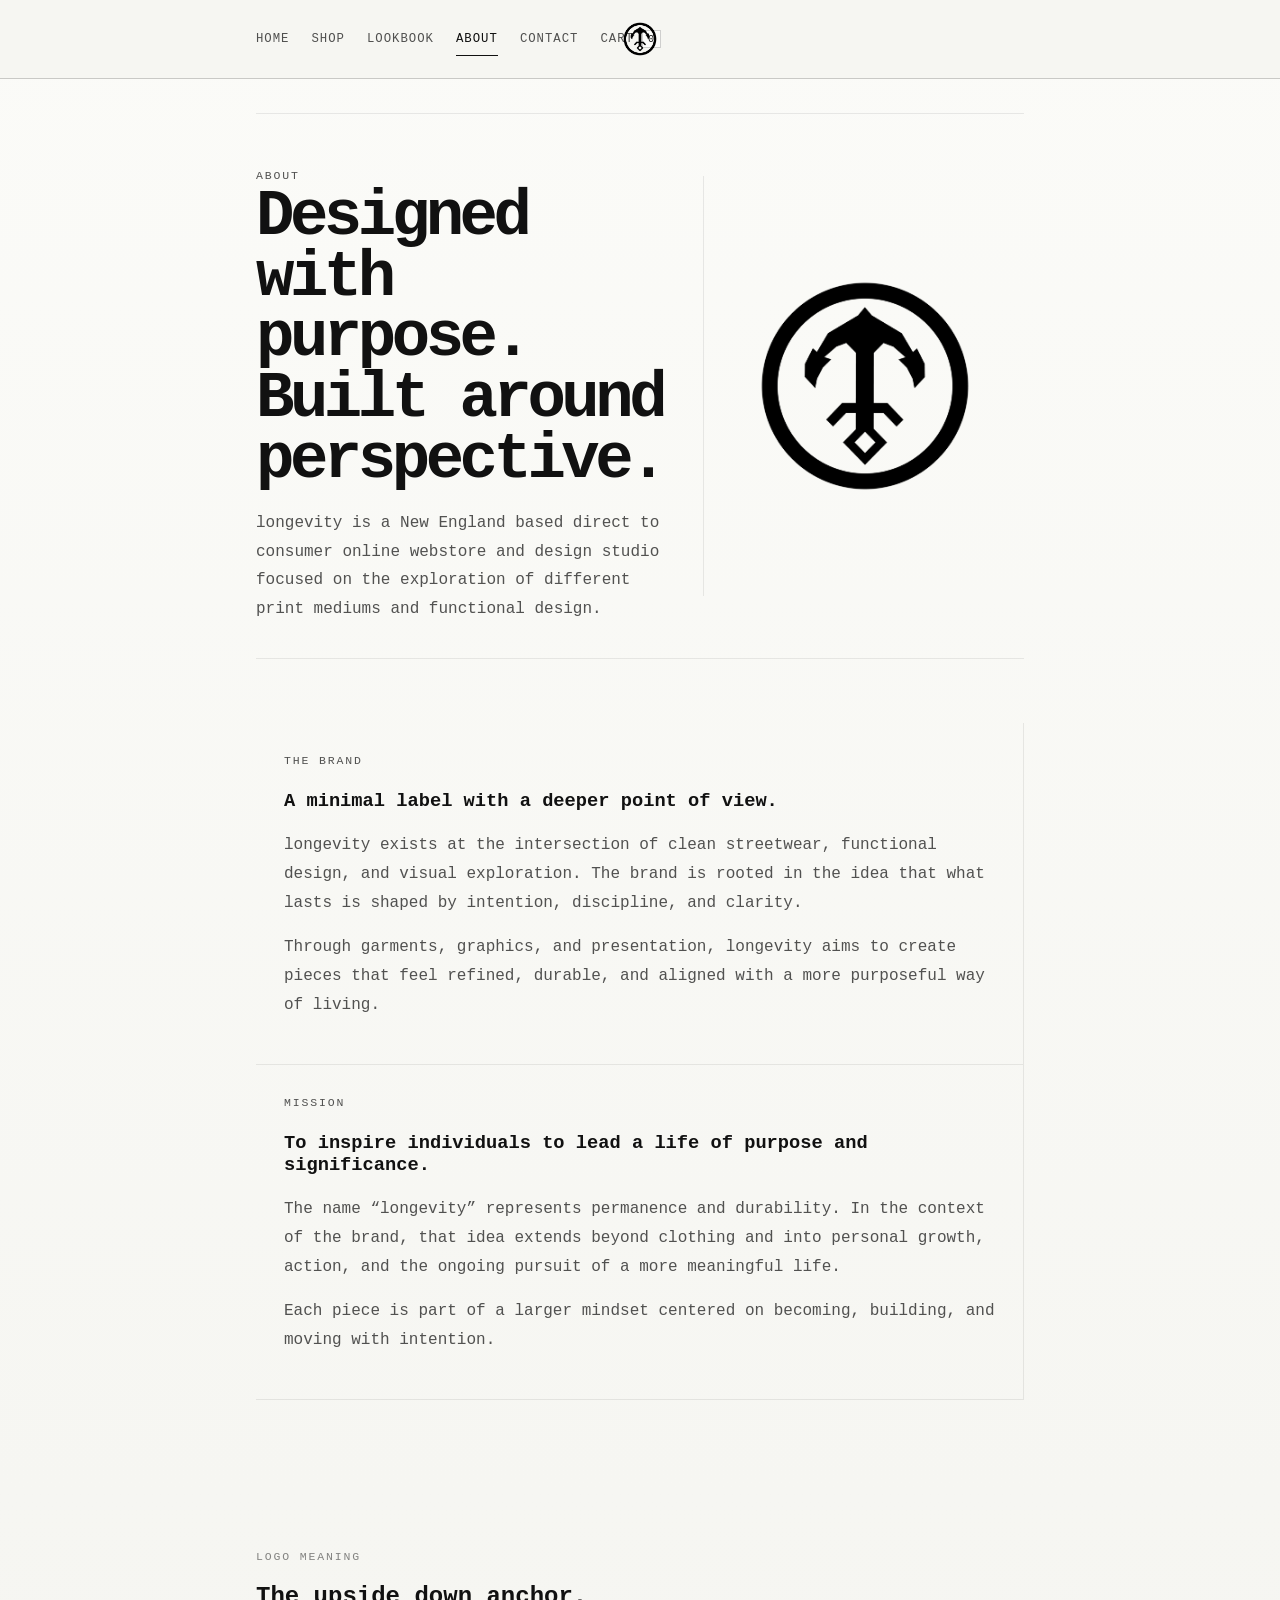
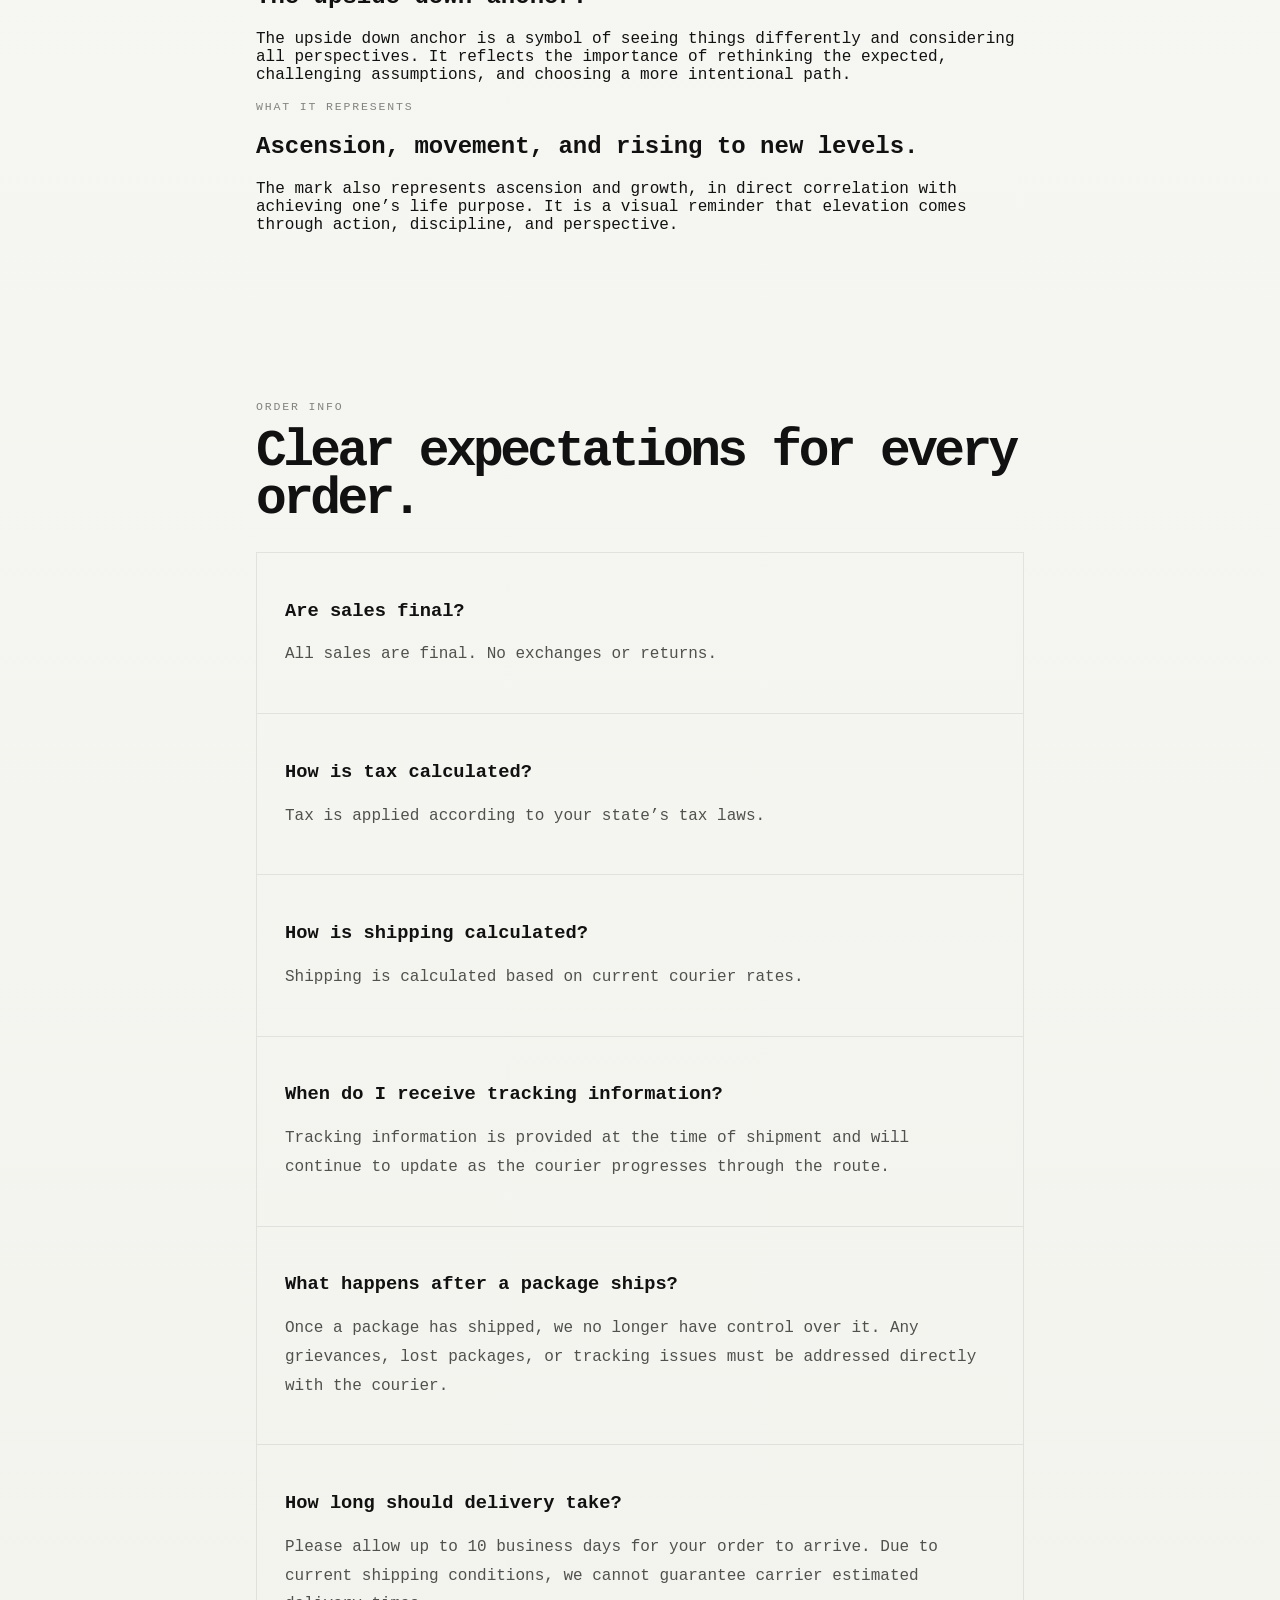
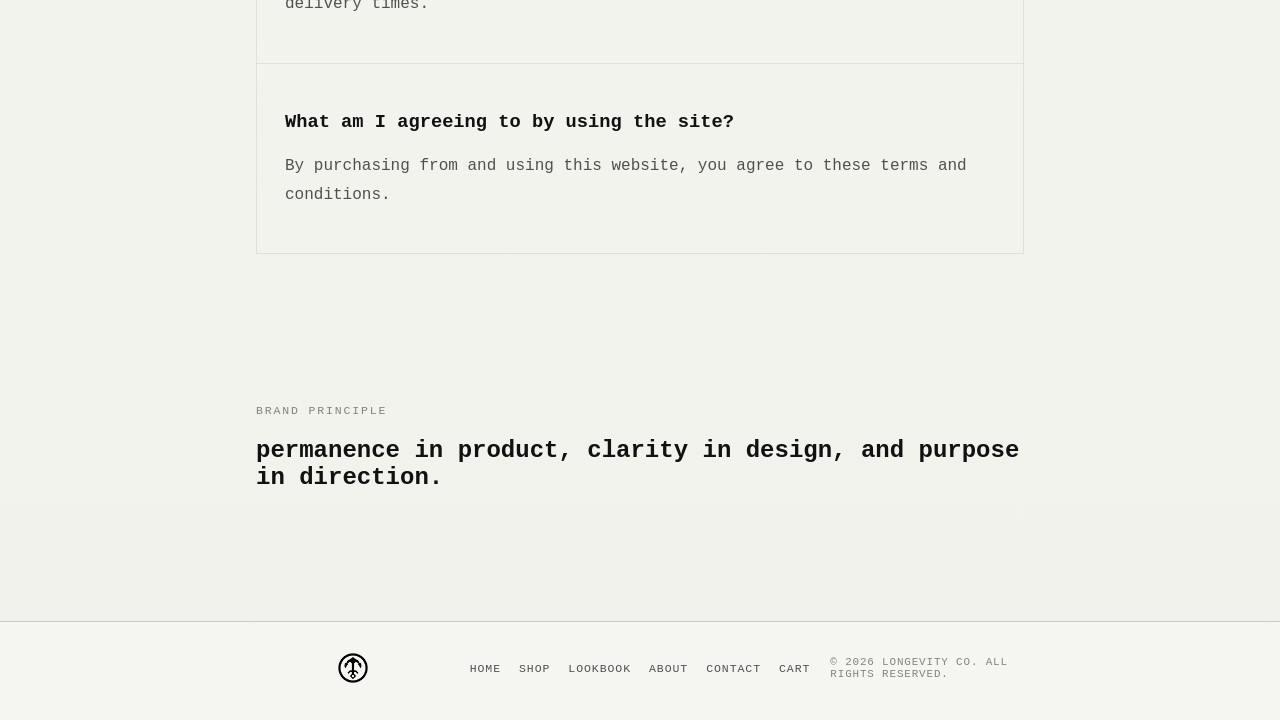
==== commit f1359bdf: "Update about.html" ====
--- a/about.html
+++ b/about.html
@@ -108,7 +108,7 @@
         </div>
       </section>
 
-      <section class="section">
+      <section class="section" id="order-info">
         <div class="container">
           <div class="section-heading reveal-up">
             <p class="section-label">Order Info</p>
--- a/style.css
+++ b/style.css
@@ -13,6 +13,8 @@
   --max: 1440px;
   --header-h: 88px;
   --ease: cubic-bezier(0.22, 1, 0.36, 1);
+  --mono: "Courier Prime", "IBM Plex Mono", "Courier New", monospace;
+  --sans: "Inter", sans-serif;
 }
 
 * {
@@ -25,7 +27,7 @@
 
 body {
   margin: 0;
-  font-family: "Inter", sans-serif;
+  font-family: var(--mono);
   background: var(--bg);
   color: var(--text);
   -webkit-font-smoothing: antialiased;
@@ -61,26 +63,33 @@
 
 .site-shell {
   min-height: 100vh;
-  background: linear-gradient(to bottom, #fbfbf8 0%, #f6f6f2 38%, #f2f2ed 100%);
+  background:
+    linear-gradient(to bottom, #fbfbf8 0%, #f6f6f2 38%, #f2f2ed 100%);
 }
 
 .container {
-  width: min(calc(100% - 48px), var(--max));
+  width: min(60vw, 1120px);
   margin: 0 auto;
 }
 
-/* HEADER */
+/* -----------------------------
+   GLOBAL HEADER / FOOTER
+----------------------------- */
 
 .site-header {
   position: sticky;
   top: 0;
   z-index: 100;
-  background: rgba(246, 246, 242, 0.92);
+  background: rgba(246, 246, 242, 0.94);
   backdrop-filter: blur(12px);
   -webkit-backdrop-filter: blur(12px);
   border-bottom: 1px solid var(--line);
 }
 
+.global-site-header {
+  border-bottom: 1px solid var(--line-strong);
+}
+
 .header-inner {
   min-height: var(--header-h);
   display: flex;
@@ -89,35 +98,51 @@
   gap: 20px;
 }
 
+.header-inner-global {
+  position: relative;
+  min-height: 78px;
+}
+
 .brand {
   display: inline-flex;
   align-items: center;
   gap: 12px;
 }
 
+.brand-centered {
+  position: absolute;
+  left: 50%;
+  transform: translateX(-50%);
+  justify-content: center;
+  z-index: 2;
+}
+
 .brand-logo {
-  width: 34px;
-  height: 34px;
+  width: 40px;
+  height: 40px;
   object-fit: contain;
+  filter: contrast(1.05);
 }
 
 .brand-word {
-  font-size: 0.95rem;
-  letter-spacing: 0.28em;
-  text-transform: lowercase;
-}
-
+  display: none;
+}
+
+.global-site-nav,
 .site-nav {
   display: flex;
   align-items: center;
-  gap: 28px;
+  gap: 22px;
+  font-family: var(--mono);
+  text-transform: uppercase;
+  letter-spacing: 0.08em;
+  font-size: 0.77rem;
 }
 
 .site-nav a {
   position: relative;
-  font-size: 0.93rem;
   color: var(--text-soft);
-  transition: color 0.3s var(--ease);
+  transition: color 0.25s var(--ease), opacity 0.25s var(--ease);
 }
 
 .site-nav a:hover,
@@ -136,27 +161,110 @@
   background: var(--text);
 }
 
+.nav-cart-link {
+  display: inline-flex;
+  align-items: center;
+  gap: 8px;
+}
+
+.cart-count {
+  min-width: 18px;
+  height: 18px;
+  padding: 0 5px;
+  border: 1px solid var(--line-strong);
+  display: inline-flex;
+  align-items: center;
+  justify-content: center;
+  font-size: 0.64rem;
+  line-height: 1;
+  color: var(--text);
+  background: rgba(255, 255, 255, 0.7);
+  font-family: var(--mono);
+}
+
 .menu-toggle {
   display: none;
-  width: 46px;
-  height: 46px;
-  border: 1px solid var(--line);
+  width: 42px;
+  height: 42px;
+  border: 1px solid var(--line-strong);
   background: transparent;
   align-items: center;
   justify-content: center;
   flex-direction: column;
   gap: 5px;
   cursor: pointer;
+  font-family: var(--mono);
 }
 
 .menu-toggle span {
-  width: 16px;
-  height: 1.5px;
+  width: 14px;
+  height: 1px;
   background: var(--text);
   display: block;
 }
 
-/* GLOBAL */
+.global-site-footer,
+.site-footer {
+  border-top: 1px solid var(--line-strong);
+  padding: 28px 0 34px;
+  background: rgba(255, 255, 255, 0.24);
+}
+
+.footer-inner {
+  display: flex;
+  justify-content: space-between;
+  align-items: center;
+  gap: 20px;
+}
+
+.footer-inner-global {
+  display: grid;
+  grid-template-columns: 1fr auto 1fr;
+  align-items: center;
+  gap: 20px;
+}
+
+.footer-center-mark {
+  display: flex;
+  justify-content: center;
+  align-items: center;
+}
+
+.footer-logo {
+  width: 36px;
+  height: 36px;
+  object-fit: contain;
+}
+
+.footer-links,
+.footer-links-global {
+  display: flex;
+  gap: 18px;
+  flex-wrap: wrap;
+  color: var(--text-soft);
+  font-family: var(--mono);
+  text-transform: uppercase;
+  letter-spacing: 0.08em;
+  font-size: 0.72rem;
+}
+
+.footer-links-global:first-of-type {
+  justify-content: flex-start;
+}
+
+.footer-system-note {
+  margin: 0;
+  justify-self: end;
+  font-family: var(--mono);
+  text-transform: uppercase;
+  letter-spacing: 0.08em;
+  font-size: 0.68rem;
+  color: var(--text-dim);
+}
+
+/* -----------------------------
+   GLOBAL
+----------------------------- */
 
 main {
   overflow: hidden;
@@ -169,10 +277,11 @@
 .eyebrow,
 .section-label {
   margin: 0 0 14px;
-  font-size: 0.76rem;
-  letter-spacing: 0.22em;
+  font-size: 0.72rem;
+  letter-spacing: 0.16em;
   text-transform: uppercase;
   color: var(--text-dim);
+  font-family: var(--mono);
 }
 
 .section-heading {
@@ -188,19 +297,25 @@
   font-weight: 700;
 }
 
-/* BUTTONS */
+/* -----------------------------
+   BUTTONS
+----------------------------- */
 
 .btn {
   display: inline-flex;
   align-items: center;
   justify-content: center;
-  min-height: 52px;
-  padding: 0 24px;
+  min-height: 50px;
+  padding: 0 22px;
   border: 1px solid var(--text);
   transition:
     transform 0.35s var(--ease),
     background 0.35s var(--ease),
     color 0.35s var(--ease);
+  font-family: var(--mono);
+  text-transform: uppercase;
+  letter-spacing: 0.06em;
+  font-size: 0.76rem;
 }
 
 .btn:hover {
@@ -226,204 +341,82 @@
   color: #fff;
 }
 
-/* HOME */
-
-.hero {
-  padding: 54px 0 34px;
-}
-
-.hero-grid {
-  display: grid;
-  grid-template-columns: 1.08fr 0.92fr;
-  gap: 56px;
-  align-items: center;
-  min-height: calc(100vh - var(--header-h) - 44px);
-}
-
-.hero-copy h1 {
+/* -----------------------------
+   NEW HOME
+----------------------------- */
+
+.home-main-y2k {
+  min-height: 100vh;
+  display: flex;
+  align-items: center;
+}
+
+.home-y2k-stage {
+  width: 100%;
+  padding: 40px 0;
+}
+
+.home-y2k-wrap {
+  min-height: calc(100vh - 100px);
+  display: grid;
+  place-items: center;
+}
+
+.home-y2k-center {
+  text-align: left;
+}
+
+.home-y2k-left {
+  display: grid;
+  gap: 14px;
+  justify-items: start;
+  width: 100%;
+  max-width: 320px;
+}
+
+.home-y2k-mark {
+  display: flex;
+  justify-content: flex-start;
+}
+
+.home-y2k-nav {
+  display: grid;
+  gap: 8px;
+  justify-items: start;
+}
+
+.home-y2k-nav a {
+  font-size: 12px;
+  line-height: 1;
+  letter-spacing: 0.14em;
+  text-transform: uppercase;
+  transition:
+    opacity 0.3s var(--ease),
+    transform 0.3s var(--ease);
+}
+
+.home-y2k-nav a:hover {
+  opacity: 0.45;
+  transform: translateY(-2px);
+}
+
+.home-y2k-foot {
+  margin-top: 18px;
+  display: flex;
+  justify-content: center;
+}
+
+.home-y2k-foot p {
   margin: 0;
-  max-width: 11ch;
-  font-size: clamp(3.1rem, 6vw, 6.5rem);
-  line-height: 0.92;
-  letter-spacing: -0.07em;
-}
-
-.hero-text {
-  margin: 24px 0 0;
-  max-width: 620px;
-  line-height: 1.8;
-  color: var(--text-soft);
-}
-
-.hero-actions {
-  display: flex;
-  flex-wrap: wrap;
-  gap: 14px;
-  margin-top: 34px;
-}
-
-.hero-card {
-  position: relative;
-  min-height: 720px;
-  border: 1px solid var(--line);
-  background: #fff;
-  overflow: hidden;
-}
-
-.hero-card-top {
-  display: flex;
-  justify-content: space-between;
-  padding: 22px 24px 0;
-  font-size: 0.76rem;
-  letter-spacing: 0.14em;
+  font-size: 10px;
+  letter-spacing: 0.12em;
   text-transform: uppercase;
   color: var(--text-dim);
 }
 
-.hero-product-image {
-  position: absolute;
-  inset: 88px 32px 32px 32px;
-  width: calc(100% - 64px);
-  height: calc(100% - 120px);
-  object-fit: contain;
-}
-
-.split-grid {
-  display: grid;
-  grid-template-columns: 1fr 1fr;
-  border-top: 1px solid var(--line);
-  border-bottom: 1px solid var(--line);
-}
-
-.split-card {
-  padding: 42px 34px;
-}
-
-.split-card + .split-card {
-  border-left: 1px solid var(--line);
-}
-
-.split-card h2 {
-  margin: 0 0 14px;
-  font-size: clamp(1.7rem, 2.8vw, 2.8rem);
-  line-height: 0.98;
-  letter-spacing: -0.05em;
-}
-
-.split-card p:last-child {
-  margin: 0;
-  color: var(--text-soft);
-  line-height: 1.8;
-}
-
-.featured-grid,
-.panel-grid,
-.product-grid,
-.about-grid,
-.contact-grid,
-.shop-feature-row {
-  display: grid;
-  gap: 0;
-  border-top: 1px solid var(--line);
-  border-left: 1px solid var(--line);
-}
-
-.featured-grid {
-  grid-template-columns: 1.15fr 0.85fr 0.85fr;
-}
-
-.feature-tile {
-  position: relative;
-  min-height: 620px;
-  padding: 28px;
-  border-right: 1px solid var(--line);
-  border-bottom: 1px solid var(--line);
-  background: rgba(255, 255, 255, 0.35);
-  overflow: hidden;
-}
-
-.feature-tile.large {
-  min-height: 680px;
-}
-
-.feature-tile img {
-  position: absolute;
-  right: 24px;
-  bottom: 24px;
-  max-width: 62%;
-  max-height: 76%;
-  object-fit: contain;
-}
-
-.feature-copy {
-  position: relative;
-  z-index: 2;
-  max-width: 280px;
-}
-
-.feature-copy h3 {
-  margin: 0;
-  font-size: 1.8rem;
-  line-height: 1.04;
-  letter-spacing: -0.05em;
-}
-
-.text-link {
-  display: inline-block;
-  margin-top: 18px;
-  border-bottom: 1px solid var(--text);
-  padding-bottom: 2px;
-}
-
-.panel-grid {
-  grid-template-columns: repeat(3, 1fr);
-}
-
-.panel-card {
-  min-height: 260px;
-  padding: 28px;
-  display: flex;
-  justify-content: space-between;
-  align-items: flex-end;
-  border-right: 1px solid var(--line);
-  border-bottom: 1px solid var(--line);
-  transition: background 0.3s var(--ease);
-}
-
-.panel-card:hover {
-  background: rgba(0, 0, 0, 0.03);
-}
-
-.panel-card h3 {
-  margin: 0 0 10px;
-  font-size: 1.6rem;
-  line-height: 1.04;
-}
-
-.panel-card p {
-  margin: 0;
-  color: var(--text-soft);
-}
-
-.panel-arrow {
-  font-size: 1.7rem;
-}
-
-.statement-wrap {
-  padding: 48px 0;
-  border-top: 1px solid var(--line);
-  border-bottom: 1px solid var(--line);
-  text-align: center;
-}
-
-.statement-wrap h2 {
-  margin: 0;
-  font-size: clamp(2.2rem, 5vw, 5.3rem);
-  line-height: 0.94;
-  letter-spacing: -0.08em;
-}
-
-/* PAGE HERO */
+/* -----------------------------
+   PAGE HERO
+----------------------------- */
 
 .page-hero {
   padding: 34px 0 24px;
@@ -467,8 +460,132 @@
 .page-hero-visual img {
   max-height: 420px;
 }
-
-/* SHOP */
+/* -----------------------------
+   BLACK MINIMAL HOME
+----------------------------- */
+
+body.home-blackout {
+  background: #000;
+  color: #fff;
+}
+
+.home-blackout-shell {
+  min-height: 100vh;
+  background: #000;
+}
+
+.home-blackout-main {
+  min-height: 100vh;
+  display: flex;
+  align-items: center;
+  justify-content: center;
+}
+
+.home-blackout-stage {
+  width: 100%;
+  min-height: 100vh;
+  display: flex;
+  align-items: center;
+  justify-content: center;
+  padding: 40px 20px;
+}
+
+.home-blackout-stack {
+  display: grid;
+  justify-items: center;
+  gap: 34px;
+  text-align: center;
+}
+
+.home-blackout-logo {
+  width: min(320px, 72vw);
+  height: auto;
+  display: block;
+  object-fit: contain;
+  filter: brightness(1.1);
+}
+
+.home-blackout-time {
+  margin: 0;
+  font-family: var(--mono);
+  font-size: 12px;
+  letter-spacing: 0.14em;
+  text-transform: uppercase;
+  color: rgba(255, 255, 255, 0.92);
+  display: inline-flex;
+  align-items: center;
+  justify-content: center;
+  gap: 28px;
+}
+
+.home-blackout-time-gap {
+  width: 8px;
+}
+
+.home-blackout-nav {
+  display: grid;
+  justify-items: center;
+  gap: 30px;
+}
+
+.home-blackout-nav a {
+  font-family: var(--mono);
+  font-size: 12px;
+  line-height: 1;
+  letter-spacing: 0.08em;
+  color: #fff;
+  transition:
+    opacity 0.28s var(--ease),
+    transform 0.28s var(--ease);
+}
+
+.home-blackout-nav a:hover {
+  opacity: 0.55;
+  transform: translateY(-1px);
+}
+
+/* keep reveals working on black home */
+body.js-ready .home-blackout-stack.reveal-up {
+  opacity: 0;
+  transform: translateY(24px);
+}
+
+body.js-ready .home-blackout-stack.reveal-up.is-visible {
+  opacity: 1;
+  transform: translateY(0);
+}
+
+@media (max-width: 820px) {
+  .home-blackout-stage {
+    padding: 32px 18px;
+  }
+
+  .home-blackout-stack {
+    gap: 28px;
+  }
+
+  .home-blackout-logo {
+  width: min(240px, 78vw);
+  }
+
+  .home-blackout-time {
+    font-size: 10px;
+    gap: 16px;
+    line-height: 1.5;
+    flex-wrap: wrap;
+  }
+
+  .home-blackout-nav {
+    gap: 24px;
+  }
+
+  .home-blackout-nav a {
+    font-size: 12px;
+  }
+}
+/* -----------------------------
+   SHOP
+----------------------------- */
 
 .shop-hero-minimal {
   padding-bottom: 10px;
@@ -482,9 +599,10 @@
 .shop-hero-kicker {
   margin: 0 0 8px;
   font-size: 0.72rem;
-  letter-spacing: 0.24em;
+  letter-spacing: 0.16em;
   text-transform: uppercase;
   color: var(--text-dim);
+  font-family: var(--mono);
 }
 
 .shop-hero-bar h1 {
@@ -507,8 +625,11 @@
 }
 
 .shop-count {
-  font-size: 0.92rem;
+  font-size: 0.82rem;
   color: var(--text-soft);
+  font-family: var(--mono);
+  text-transform: uppercase;
+  letter-spacing: 0.06em;
 }
 
 .shop-toolbar-right {
@@ -524,6 +645,10 @@
   padding: 10px 14px;
   cursor: pointer;
   transition: all 0.3s var(--ease);
+  font-family: var(--mono);
+  text-transform: uppercase;
+  letter-spacing: 0.06em;
+  font-size: 0.72rem;
 }
 
 .shop-chip.is-active,
@@ -555,6 +680,10 @@
     background 0.3s var(--ease),
     border-color 0.3s var(--ease),
     transform 0.3s var(--ease);
+  font-family: var(--mono);
+  text-transform: uppercase;
+  letter-spacing: 0.06em;
+  font-size: 0.72rem;
 }
 
 .utility-pill:hover {
@@ -571,49 +700,49 @@
   display: inline-flex;
   align-items: center;
   justify-content: center;
-  font-size: 0.7rem;
+  font-size: 0.68rem;
   background: #fff;
+  font-family: var(--mono);
 }
 
 .shop-grid {
   grid-template-columns: repeat(3, 1fr);
+  gap: 28px;
 }
 
 .shop-product-card {
   position: relative;
-  min-height: 620px;
-  padding: 18px;
+  min-height: 500px;
+  padding: 0;
   display: flex;
   flex-direction: column;
-  justify-content: space-between;
-  border-right: 1px solid var(--line);
-  border-bottom: 1px solid var(--line);
-  background: rgba(255, 255, 255, 0.3);
+  justify-content: flex-start;
+  border: 0;
+  background: transparent;
   transition:
-    background 0.35s var(--ease),
-    transform 0.35s var(--ease);
+    transform 0.35s var(--ease),
+    opacity 0.35s var(--ease);
 }
 
 .shop-product-card:hover {
-  background: rgba(255, 255, 255, 0.85);
+  transform: translateY(-4px);
 }
 
 .favorite-btn {
   position: absolute;
-  top: 14px;
-  right: 14px;
+  top: 2px;
+  right: 2px;
   z-index: 5;
-  width: 42px;
-  height: 42px;
-  border: 1px solid var(--line);
-  background: rgba(255, 255, 255, 0.88);
+  width: 32px;
+  height: 32px;
+  border: 0;
+  background: transparent;
   display: inline-flex;
   align-items: center;
   justify-content: center;
   cursor: pointer;
   transition:
-    border-color 0.3s var(--ease),
-    background 0.3s var(--ease),
+    opacity 0.3s var(--ease),
     transform 0.3s var(--ease);
 }
 
@@ -624,8 +753,7 @@
 
 .favorite-btn:hover,
 .favorite-btn.is-active {
-  border-color: var(--text);
-  background: #fff;
+  opacity: 0.7;
   transform: translateY(-1px);
 }
 
@@ -638,10 +766,11 @@
 }
 
 .product-image-wrap {
-  height: 360px;
+  height: 320px;
   display: flex;
   align-items: center;
   justify-content: center;
+  padding: 12px 0 18px;
 }
 
 .product-image-wrap img {
@@ -651,10 +780,11 @@
 
 .product-meta {
   display: flex;
-  justify-content: space-between;
+  justify-content: center;
   gap: 16px;
-  padding-top: 18px;
-  border-top: 1px solid var(--line);
+  padding-top: 8px;
+  border-top: 0;
+  text-align: center;
 }
 
 .product-title,
@@ -664,11 +794,11 @@
   border: 0;
   background: transparent;
   padding: 0;
-  font-size: 1.05rem;
-  letter-spacing: -0.03em;
+  font-size: 0.92rem;
+  letter-spacing: -0.02em;
   color: var(--text);
   cursor: pointer;
-  text-align: left;
+  text-align: center;
 }
 
 .product-title-trigger:hover,
@@ -677,66 +807,79 @@
 }
 
 .product-sub {
-  margin: 8px 0 0;
+  margin: 5px 0 0;
   color: var(--text-soft);
+  font-family: var(--mono);
+  text-transform: uppercase;
+  letter-spacing: 0.05em;
+  font-size: 0.66rem;
 }
 
 .product-actions {
-  margin-top: 18px;
-  display: grid;
-  gap: 12px;
+  margin-top: 12px;
+  display: grid;
+  gap: 10px;
+  justify-items: center;
 }
 
 .size-row {
   display: flex;
   flex-wrap: wrap;
-  gap: 8px;
+  gap: 6px;
+  justify-content: center;
 }
 
 .size-chip {
-  min-width: 42px;
-  height: 42px;
-  border: 1px solid var(--line);
+  min-width: 34px;
+  height: 34px;
+  border: 0;
   background: transparent;
   color: var(--text-soft);
   cursor: pointer;
   transition:
-    border-color 0.3s var(--ease),
-    background 0.3s var(--ease),
-    color 0.3s var(--ease);
+    opacity 0.3s var(--ease),
+    color 0.3s var(--ease),
+    transform 0.3s var(--ease);
+  font-family: var(--mono);
+  text-transform: uppercase;
+  font-size: 0.68rem;
 }
 
 .size-chip:hover,
 .size-chip.is-selected {
-  border-color: var(--text);
-  background: var(--text);
-  color: #fff;
+  color: var(--text);
+  opacity: 1;
+  transform: translateY(-1px);
 }
 
 .add-cart-btn {
-  min-height: 50px;
-  border: 1px solid var(--text);
-  background: var(--text);
-  color: #fff;
+  min-height: 36px;
+  border: 0;
+  background: transparent;
+  color: var(--text);
   cursor: pointer;
   transition:
-    background 0.3s var(--ease),
-    border-color 0.3s var(--ease),
+    opacity 0.3s var(--ease),
     transform 0.3s var(--ease);
+  font-family: var(--mono);
+  text-transform: uppercase;
+  letter-spacing: 0.06em;
+  font-size: 0.66rem;
+  padding: 0;
 }
 
 .add-cart-btn:hover {
-  background: #2a2a2a;
-  border-color: #2a2a2a;
+  opacity: 0.6;
   transform: translateY(-1px);
 }
 
 .add-cart-btn.is-added {
-  background: #3d3d3d;
-  border-color: #3d3d3d;
-}
-
-/* QUICK VIEW DRAWER */
+  opacity: 0.55;
+}
+
+/* -----------------------------
+   QUICK VIEW DRAWER
+----------------------------- */
 
 .shop-drawer-overlay {
   position: fixed;
@@ -780,9 +923,10 @@
   border: 1px solid var(--line);
   background: #fff;
   cursor: pointer;
-  font-size: 1.4rem;
+  font-size: 1.1rem;
   line-height: 1;
   z-index: 4;
+  font-family: var(--mono);
 }
 
 .shop-drawer-inner {
@@ -818,9 +962,10 @@
 .shop-drawer-kicker {
   margin: 0 0 8px;
   font-size: 0.72rem;
-  letter-spacing: 0.22em;
+  letter-spacing: 0.16em;
   text-transform: uppercase;
   color: var(--text-dim);
+  font-family: var(--mono);
 }
 
 .shop-drawer-top h2 {
@@ -837,8 +982,11 @@
 
 .shop-drawer-price {
   margin: 18px 0 0;
-  font-size: 1rem;
+  font-size: 0.8rem;
   color: var(--text);
+  font-family: var(--mono);
+  text-transform: uppercase;
+  letter-spacing: 0.06em;
 }
 
 .shop-drawer-description {
@@ -853,10 +1001,11 @@
 
 .drawer-label {
   margin: 0 0 10px;
-  font-size: 0.82rem;
-  text-transform: uppercase;
-  letter-spacing: 0.18em;
+  font-size: 0.76rem;
+  text-transform: uppercase;
+  letter-spacing: 0.16em;
   color: var(--text-dim);
+  font-family: var(--mono);
 }
 
 .drawer-actions {
@@ -865,7 +1014,9 @@
   gap: 10px;
 }
 
-/* SIDE PANELS */
+/* -----------------------------
+   SIDE PANELS
+----------------------------- */
 
 .side-panel {
   position: fixed;
@@ -898,10 +1049,11 @@
 
 .side-panel-header p {
   margin: 0;
-  font-size: 0.78rem;
-  letter-spacing: 0.22em;
+  font-size: 0.74rem;
+  letter-spacing: 0.16em;
   text-transform: uppercase;
   color: var(--text-dim);
+  font-family: var(--mono);
 }
 
 .side-panel-close {
@@ -910,8 +1062,9 @@
   border: 1px solid var(--line);
   background: #fff;
   cursor: pointer;
-  font-size: 1.25rem;
+  font-size: 1rem;
   line-height: 1;
+  font-family: var(--mono);
 }
 
 .side-panel-body {
@@ -925,6 +1078,9 @@
 .side-panel-empty {
   padding: 18px;
   color: var(--text-soft);
+  font-family: var(--mono);
+  font-size: 0.75rem;
+  text-transform: uppercase;
 }
 
 .side-panel-footer {
@@ -939,6 +1095,10 @@
   align-items: center;
   justify-content: space-between;
   gap: 12px;
+  font-family: var(--mono);
+  text-transform: uppercase;
+  letter-spacing: 0.06em;
+  font-size: 0.75rem;
 }
 
 .panel-cart-link {
@@ -950,24 +1110,28 @@
 
 .mini-item {
   display: grid;
-  grid-template-columns: 92px 1fr;
-  gap: 14px;
-  padding-bottom: 14px;
+  grid-template-columns: 1fr;
+  gap: 16px;
+  padding-bottom: 16px;
   border-bottom: 1px solid var(--line);
 }
 
 .mini-item-media {
-  min-height: 110px;
+  width: 100%;
+  min-height: 220px;
   border: 1px solid var(--line);
   background: #fff;
   display: flex;
   align-items: center;
   justify-content: center;
-  padding: 12px;
+  padding: 18px;
 }
 
 .mini-item-media img {
-  max-height: 86px;
+  max-width: 100%;
+  max-height: 180px;
+  width: auto;
+  height: auto;
   object-fit: contain;
 }
 
@@ -987,7 +1151,9 @@
   margin: 0;
   color: var(--text-soft);
   line-height: 1.6;
-  font-size: 0.92rem;
+  font-size: 0.74rem;
+  font-family: var(--mono);
+  text-transform: uppercase;
 }
 
 .mini-link-btn {
@@ -998,6 +1164,10 @@
   background: transparent;
   cursor: pointer;
   color: var(--text);
+  font-family: var(--mono);
+  text-transform: uppercase;
+  letter-spacing: 0.05em;
+  font-size: 0.7rem;
 }
 
 .mini-item-actions {
@@ -1006,7 +1176,9 @@
   flex-wrap: wrap;
 }
 
-/* PRODUCT PAGE */
+/* -----------------------------
+   PRODUCT PAGE
+----------------------------- */
 
 .product-page-section {
   padding: 34px 0 90px;
@@ -1023,6 +1195,10 @@
   color: var(--text);
   border-bottom: 1px solid var(--text);
   padding-bottom: 2px;
+  font-family: var(--mono);
+  text-transform: uppercase;
+  letter-spacing: 0.06em;
+  font-size: 0.74rem;
 }
 
 .product-page-grid {
@@ -1067,9 +1243,10 @@
 .product-page-kicker {
   margin: 0 0 8px;
   font-size: 0.72rem;
-  letter-spacing: 0.22em;
+  letter-spacing: 0.16em;
   text-transform: uppercase;
   color: var(--text-dim);
+  font-family: var(--mono);
 }
 
 .product-page-content h1 {
@@ -1081,8 +1258,11 @@
 
 .product-page-price {
   margin: 16px 0 0;
-  font-size: 1rem;
+  font-size: 0.82rem;
   color: var(--text);
+  font-family: var(--mono);
+  text-transform: uppercase;
+  letter-spacing: 0.06em;
 }
 
 .product-page-description {
@@ -1105,10 +1285,11 @@
 
 .product-page-label {
   margin: 0;
-  font-size: 0.78rem;
-  text-transform: uppercase;
-  letter-spacing: 0.18em;
+  font-size: 0.76rem;
+  text-transform: uppercase;
+  letter-spacing: 0.16em;
   color: var(--text-dim);
+  font-family: var(--mono);
 }
 
 .product-page-button-row {
@@ -1141,33 +1322,19 @@
   padding: 16px 0;
   border-bottom: 1px solid var(--line);
   color: var(--text-soft);
+  font-family: var(--mono);
+  text-transform: uppercase;
+  letter-spacing: 0.05em;
+  font-size: 0.73rem;
 }
 
 .related-products-section {
   padding-top: 0;
 }
 
-/* CART PAGE */
-
-.nav-cart-link {
-  display: inline-flex;
-  align-items: center;
-  gap: 8px;
-}
-
-.cart-count {
-  min-width: 18px;
-  height: 18px;
-  padding: 0 5px;
-  border: 1px solid var(--line);
-  display: inline-flex;
-  align-items: center;
-  justify-content: center;
-  font-size: 0.68rem;
-  line-height: 1;
-  color: var(--text);
-  background: rgba(255, 255, 255, 0.65);
-}
+/* -----------------------------
+   CART PAGE
+----------------------------- */
 
 .cart-section {
   padding-top: 10px;
@@ -1198,8 +1365,11 @@
   gap: 16px;
   padding-bottom: 16px;
   border-bottom: 1px solid var(--line);
-  font-size: 0.92rem;
+  font-size: 0.76rem;
   color: var(--text-soft);
+  font-family: var(--mono);
+  text-transform: uppercase;
+  letter-spacing: 0.05em;
 }
 
 .cart-items {
@@ -1252,6 +1422,10 @@
 .cart-item-top p {
   margin: 0;
   color: var(--text-soft);
+  font-family: var(--mono);
+  text-transform: uppercase;
+  letter-spacing: 0.05em;
+  font-size: 0.74rem;
 }
 
 .cart-remove-btn {
@@ -1261,11 +1435,18 @@
   padding: 0 0 2px;
   cursor: pointer;
   color: var(--text);
+  font-family: var(--mono);
+  text-transform: uppercase;
+  letter-spacing: 0.05em;
+  font-size: 0.7rem;
 }
 
 .cart-item-meta {
   color: var(--text-soft);
-  font-size: 0.94rem;
+  font-size: 0.74rem;
+  font-family: var(--mono);
+  text-transform: uppercase;
+  letter-spacing: 0.05em;
 }
 
 .cart-item-bottom {
@@ -1288,19 +1469,24 @@
   border: 0;
   background: transparent;
   cursor: pointer;
-  font-size: 1.2rem;
+  font-size: 1rem;
   color: var(--text);
+  font-family: var(--mono);
 }
 
 .cart-qty span {
   min-width: 42px;
   text-align: center;
-  font-size: 0.95rem;
+  font-size: 0.78rem;
+  font-family: var(--mono);
 }
 
 .cart-line-price {
-  font-size: 1rem;
+  font-size: 0.8rem;
   color: var(--text);
+  font-family: var(--mono);
+  text-transform: uppercase;
+  letter-spacing: 0.05em;
 }
 
 .cart-summary {
@@ -1315,9 +1501,10 @@
 .cart-summary-kicker {
   margin: 0 0 16px;
   font-size: 0.72rem;
-  letter-spacing: 0.22em;
+  letter-spacing: 0.16em;
   text-transform: uppercase;
   color: var(--text-dim);
+  font-family: var(--mono);
 }
 
 .cart-summary-row,
@@ -1326,6 +1513,10 @@
   align-items: flex-start;
   justify-content: space-between;
   gap: 16px;
+  font-family: var(--mono);
+  text-transform: uppercase;
+  letter-spacing: 0.05em;
+  font-size: 0.74rem;
 }
 
 .cart-summary-row {
@@ -1336,7 +1527,6 @@
 
 .cart-summary-total {
   padding: 18px 0 22px;
-  font-size: 1.05rem;
   color: var(--text);
 }
 
@@ -1348,7 +1538,9 @@
   margin: 14px 0 0;
   color: var(--text-dim);
   line-height: 1.7;
-  font-size: 0.9rem;
+  font-size: 0.78rem;
+  font-family: var(--mono);
+  text-transform: uppercase;
 }
 
 .cart-empty {
@@ -1363,7 +1555,9 @@
   color: var(--text-soft);
 }
 
-/* INFO / FORMS */
+/* -----------------------------
+   INFO / FORMS
+----------------------------- */
 
 .about-grid {
   grid-template-columns: 1fr 0.9fr;
@@ -1410,12 +1604,20 @@
   grid-column: 1 / -1;
 }
 
+.field label {
+  font-family: var(--mono);
+  text-transform: uppercase;
+  letter-spacing: 0.05em;
+  font-size: 0.72rem;
+}
+
 .field input,
 .field textarea {
   width: 100%;
   padding: 14px 16px;
   border: 1px solid var(--line-strong);
   background: #fff;
+  font-family: var(--mono);
 }
 
 .field textarea {
@@ -1426,41 +1628,14 @@
 .form-note {
   margin-top: 14px;
   color: var(--text-dim);
-}
-
-/* FOOTER */
-
-.site-footer {
-  border-top: 1px solid var(--line);
-  padding: 28px 0 40px;
-}
-
-.footer-inner {
-  display: flex;
-  justify-content: space-between;
-  align-items: flex-end;
-  gap: 20px;
-}
-
-.footer-brand {
-  margin: 0 0 8px;
-  letter-spacing: 0.22em;
-  text-transform: lowercase;
-}
-
-.footer-copy {
-  margin: 0;
-  color: var(--text-dim);
-}
-
-.footer-links {
-  display: flex;
-  gap: 20px;
-  flex-wrap: wrap;
-  color: var(--text-soft);
-}
-
-/* ANIMATIONS */
+  font-family: var(--mono);
+  text-transform: uppercase;
+  font-size: 0.72rem;
+}
+
+/* -----------------------------
+   ANIMATIONS
+----------------------------- */
 
 .reveal-left,
 .reveal-right,
@@ -1492,12 +1667,33 @@
 
 body.js-ready .reveal-left.is-visible,
 body.js-ready .reveal-right.is-visible,
-body.js-ready .reveal-up.is-visible {
+body.js-ready .reveal-up.is-visible,
+body.js-ready .shop-product-card.is-visible {
   opacity: 1;
   transform: translate(0, 0);
 }
 
-/* LOOKBOOK */
+.shop-product-card .product-image-wrap img {
+  image-rendering: pixelated;
+  filter: blur(0px) contrast(1.1);
+  transform: scale(1.04);
+  opacity: 0.98;
+  transition:
+    transform 0.9s var(--ease),
+    filter 0.9s var(--ease),
+    opacity 0.9s var(--ease);
+}
+
+.shop-product-card.is-visible .product-image-wrap img {
+  image-rendering: auto;
+  filter: blur(0px) contrast(1);
+  transform: scale(1);
+  opacity: 1;
+}
+
+/* -----------------------------
+   LOOKBOOK
+----------------------------- */
 
 .lookbook-intro-minimal {
   padding: 34px 0 10px;
@@ -1511,9 +1707,10 @@
 .lookbook-kicker {
   margin: 0 0 8px;
   font-size: 0.72rem;
-  letter-spacing: 0.24em;
+  letter-spacing: 0.16em;
   text-transform: uppercase;
   color: var(--text-dim);
+  font-family: var(--mono);
 }
 
 .lookbook-title {
@@ -1538,9 +1735,10 @@
 
 .look-number {
   margin: 0 0 20px;
-  font-size: 0.78rem;
-  letter-spacing: 0.26em;
+  font-size: 0.76rem;
+  letter-spacing: 0.16em;
   color: var(--text-dim);
+  font-family: var(--mono);
 }
 
 .look-grid {
@@ -1572,10 +1770,15 @@
   object-fit: cover;
 }
 
-/* RESPONSIVE */
+/* -----------------------------
+   RESPONSIVE
+----------------------------- */
 
 @media (max-width: 1100px) {
-  .hero-grid,
+  .container {
+    width: min(calc(100% - 56px), 980px);
+  }
+
   .page-hero-grid,
   .split-grid,
   .featured-grid,
@@ -1622,6 +1825,11 @@
   .cart-summary-inner {
     position: static;
   }
+
+  .hero-stage,
+  .hero-stage-grid {
+    min-height: 720px;
+  }
 }
 
 @media (max-width: 820px) {
@@ -1633,8 +1841,27 @@
     width: min(calc(100% - 28px), var(--max));
   }
 
+  .header-inner-global {
+    position: relative;
+    min-height: 72px;
+    display: flex;
+    align-items: center;
+    justify-content: flex-end;
+  }
+
+  .brand-centered {
+    position: absolute;
+    left: 50%;
+    top: 50%;
+    transform: translate(-50%, -50%);
+    margin: 0;
+    z-index: 2;
+  }
+
   .menu-toggle {
     display: inline-flex;
+    margin-left: auto;
+    z-index: 3;
   }
 
   .site-nav {
@@ -1648,41 +1875,143 @@
     padding: 18px;
     border: 1px solid var(--line);
     background: rgba(248, 248, 244, 0.98);
+    z-index: 20;
   }
 
   .site-nav.open {
     display: flex;
   }
 
-  .hero-grid {
-    gap: 22px;
-    min-height: auto;
-  }
-
-  .hero-copy h1,
+  .footer-inner-global {
+    grid-template-columns: 1fr;
+    justify-items: center;
+    text-align: center;
+  }
+
+  .footer-links-global {
+    justify-content: center;
+  }
+
+  .footer-system-note {
+    justify-self: center;
+  }
+
+  .hero-stage,
+  .hero-stage-grid {
+    min-height: 58vh;
+  }
+
+  .hero-stage-media {
+    position: absolute;
+    inset: 0;
+    overflow: hidden;
+  }
+
+  .hero-stage-media img {
+    width: 100%;
+    height: 100%;
+    object-fit: cover;
+    filter: none;
+  }
+
+  .hero-stage-media::after {
+    content: "";
+    position: absolute;
+    inset: 0;
+    background: linear-gradient(
+      to bottom,
+      rgba(0, 0, 0, 0.42) 0%,
+      rgba(0, 0, 0, 0.26) 30%,
+      rgba(0, 0, 0, 0.18) 60%,
+      rgba(0, 0, 0, 0.42) 100%
+    );
+    pointer-events: none;
+    z-index: 1;
+  }
+
+  .hero-stage-overlay {
+    position: absolute;
+    inset: 0;
+    background: linear-gradient(
+      to right,
+      rgba(10, 10, 10, 0.82) 0%,
+      rgba(10, 10, 10, 0.62) 40%,
+      rgba(10, 10, 10, 0.38) 68%,
+      rgba(10, 10, 10, 0.28) 100%
+    );
+    z-index: 1;
+    pointer-events: none;
+  }
+
+  .hero-stage-grid {
+    position: relative;
+    z-index: 2;
+    padding: 18px;
+    align-items: end;
+  }
+
+  .hero-stage-copy {
+    max-width: 100%;
+  }
+
+  .hero-system-line {
+    margin: 0 0 10px;
+    font-size: 0.62rem;
+    line-height: 1.4;
+  }
+
+  .hero-stage-copy h1,
   .page-hero-copy h1,
   .section-heading h2,
   .statement-wrap h2 {
     max-width: 100%;
-    font-size: clamp(2rem, 10vw, 4.4rem);
+    font-size: clamp(2.15rem, 9vw, 3.6rem);
+    line-height: 0.92;
+  }
+
+  .hero-stage-copy p {
+    margin: 12px 0 0;
+    max-width: 100%;
+    font-size: 0.98rem;
+    line-height: 1.6;
   }
 
   .hero-actions {
     flex-direction: column;
+    gap: 10px;
+    margin-top: 18px;
+    margin-bottom: 40px;
+  }
+
+  .hero-actions .btn,
+  .hero-actions .btn-outline,
+  .hero-actions .btn-solid {
+    min-height: 46px;
+    padding: 0 18px;
+    font-size: 0.72rem;
+  }
+
+  .hero-stage-meta {
+    position: static;
+    margin-top: 14px;
+    padding-bottom: 4px;
+  }
+
+  .hero-stage-actions {
+    margin-bottom: 10px;
+  }
+
+  .hero-stage-corner {
+    right: 18px;
+    bottom: 12px;
+    left: 18px;
+    text-align: left;
+    font-size: 0.58rem;
+    line-height: 1.3;
   }
 
   .btn {
     width: 100%;
-  }
-
-  .hero-card {
-    min-height: 400px;
-  }
-
-  .hero-product-image {
-    inset: 72px 18px 18px;
-    width: calc(100% - 36px);
-    height: calc(100% - 90px);
   }
 
   .split-card,
@@ -1697,11 +2026,6 @@
     grid-template-columns: 1fr;
   }
 
-  .footer-inner {
-    flex-direction: column;
-    align-items: flex-start;
-  }
-
   .lookbook-title,
   .shop-hero-bar h1 {
     font-size: clamp(2.4rem, 14vw, 4.8rem);
@@ -1723,33 +2047,87 @@
   .shop-toolbar {
     flex-direction: column;
     align-items: flex-start;
+    gap: 10px;
+    margin-bottom: 12px;
   }
 
   .shop-utility-bar {
     justify-content: stretch;
     flex-direction: column;
     align-items: stretch;
+    gap: 10px;
+    margin-bottom: 12px;
   }
 
   .utility-pill {
     width: 100%;
     justify-content: space-between;
+    min-height: 40px;
+    font-size: 0.68rem;
+  }
+
+  .shop-grid {
+    grid-template-columns: repeat(2, 1fr);
+    gap: 16px;
   }
 
   .product-image-wrap {
-    height: 280px;
+    height: 170px;
   }
 
   .shop-product-card {
-    min-height: 500px;
-    padding: 16px;
+    min-height: auto;
+    padding: 0;
+  }
+
+  .product-meta {
+    padding-top: 12px;
+  }
+
+  .product-title,
+  .product-title-trigger,
+  .product-title-link {
+    font-size: 0.92rem;
+    line-height: 1.08;
+  }
+
+  .product-sub {
+    margin: 6px 0 0;
+    font-size: 0.66rem;
+  }
+
+  .product-actions {
+    margin-top: 12px;
+    gap: 10px;
+  }
+
+  .size-row {
+    gap: 6px;
+  }
+
+  .size-chip {
+    min-width: 32px;
+    height: 32px;
+    font-size: 0.68rem;
+    padding: 0;
+  }
+
+  .add-cart-btn {
+    min-height: 40px;
+    font-size: 0.66rem;
+    letter-spacing: 0.04em;
+    padding: 0 8px;
   }
 
   .favorite-btn {
-    top: 10px;
-    right: 10px;
-    width: 38px;
-    height: 38px;
+    top: 8px;
+    right: 8px;
+    width: 34px;
+    height: 34px;
+  }
+
+  .favorite-btn span {
+    font-size: 0.9rem;
   }
 
   .shop-drawer,
@@ -1814,4 +2192,86 @@
     flex-direction: column;
     align-items: flex-start;
   }
-}+
+  .home-band {
+    padding: 12px 0;
+  }
+
+  .home-band-track {
+    gap: 10px;
+    font-size: 0.62rem;
+  }
+  .home-shell-y2k .site-header,
+.home-shell-y2k .site-footer {
+  display: none;
+}
+
+.home-main-y2k {
+  min-height: 100vh;
+}
+
+.home-y2k-stage {
+  padding: 24px 0;
+}
+
+.home-y2k-wrap {
+  min-height: calc(100vh - 48px);
+  grid-template-columns: 1fr;
+  gap: 28px;
+  align-items: center;
+}
+
+.home-y2k-left {
+  justify-items: center;
+  text-align: center;
+  gap: 14px;
+}
+
+.home-y2k-mark {
+  justify-content: center;
+}
+
+.home-y2k-logo {
+  width: 46px;
+  height: 46px;
+}
+
+.home-y2k-system-line {
+  font-size: 0.62rem;
+  line-height: 1.4;
+}
+
+.home-y2k-nav {
+  justify-items: center;
+  gap: 8px;
+}
+
+.home-y2k-nav a {
+  font-size: clamp(1.15rem, 6vw, 1.6rem);
+}
+
+.home-y2k-product {
+  width: min(100%, 280px);
+}
+
+.home-y2k-product-media {
+  min-height: 260px;
+}
+
+.home-y2k-product-media img {
+  max-height: 260px;
+}
+
+.home-y2k-product-meta {
+  text-align: center;
+}
+
+.home-y2k-foot {
+  margin-top: 8px;
+}
+
+.home-y2k-foot p {
+  text-align: center;
+  line-height: 1.4;
+}
+}
